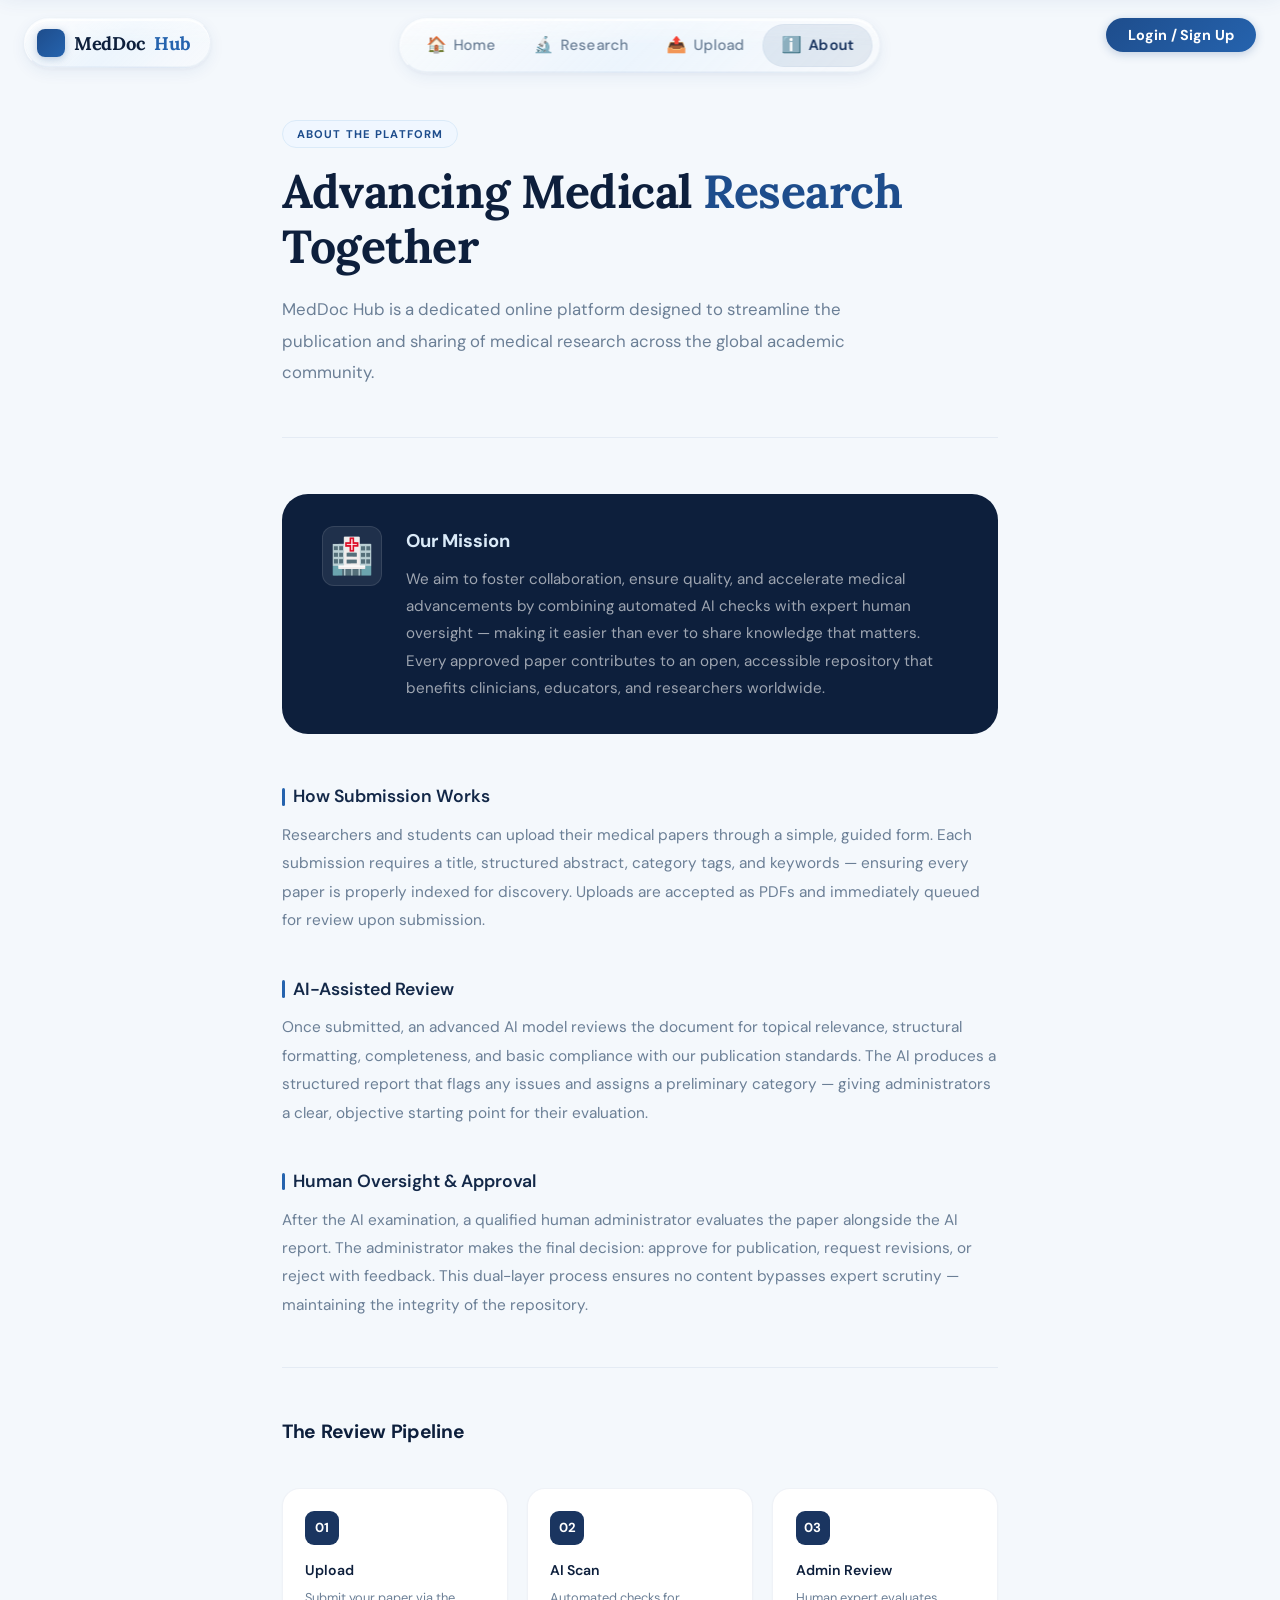
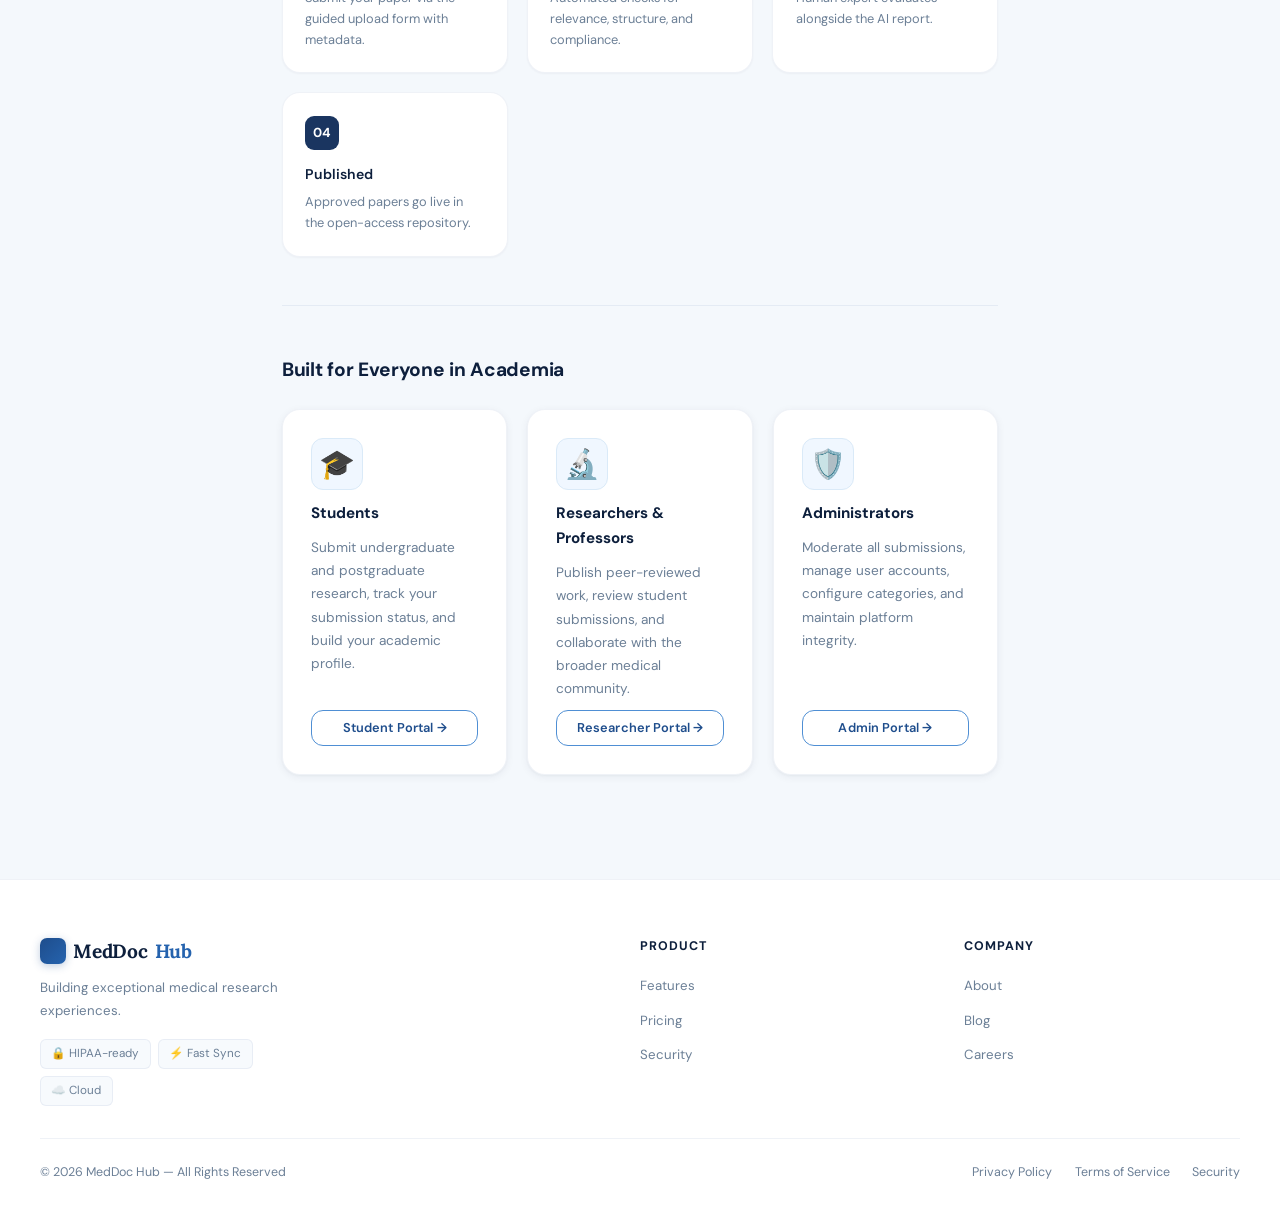
==== about.html @ e617a19e "Initial commit Created from https://vercel.com/new" ====
<!DOCTYPE html>
<html lang="en">

<head>
    <meta charset="UTF-8">
    <meta name="viewport" content="width=device-width, initial-scale=1.0">
    <title>About — MedDoc Hub</title>
    <link href="https://fonts.googleapis.com/css2?family=Inter:wght@300;400;500;600;700;800&display=swap"
        rel="stylesheet">
    <link rel="stylesheet" href="style.css">
</head>

<body>

    <!-- ═══ PILL 1: Logo — top left ═══ -->
    <div class="dock dock-logo-pill">
        <a href="index.html" class="dock-logo">MedDoc<span>Hub</span></a>
    </div>

    <!-- ═══ PILL 2: Nav links — top centre ═══ -->
    <nav class="dock dock-nav-pill" id="site-dock" role="navigation" aria-label="Main navigation">
        <ul class="dock-nav">
            <li><a href="index.html"><span class="nav-icon">🏠</span> Home</a></li>
            <li><a href="research.html"><span class="nav-icon">🔬</span> Research</a></li>
            <li><a href="upload.html"><span class="nav-icon">📤</span> Upload</a></li>
            <li><a href="about.html" class="active"><span class="nav-icon">ℹ️</span> About</a></li>
        </ul>
    </nav>

    <!-- ═══ PILL 3: Auth / Login — top right ═══ -->
    <div class="dock dock-auth-pill" id="site-dock-auth">
        <button class="dock-btn-login" id="nav-auth-btn" aria-haspopup="dialog" aria-controls="auth-modal">Login / Sign
            Up</button>
        <div id="dock-user-info">
            <span id="dock-username"></span>
            <a href="#" id="dock-dash-btn"></a>
            <button class="btn btn-secondary" id="dock-logout-btn">Logout</button>
        </div>
        <button class="dock-hamburger" id="dock-hamburger" aria-label="Open menu">☰</button>
    </div>
    <div class="dock-mobile-menu" id="dock-mobile-menu">
        <a href="index.html"><span>🏠</span> Home</a>
        <a href="research.html"><span>🔬</span> Research</a>
        <a href="upload.html"><span>📤</span> Upload</a>
        <a href="about.html" class="active"><span>ℹ️</span> About</a>
    </div>
    <div class="nav-bg-bar" id="nav-bg-bar"></div>

    <!-- ═══════════════════════ ABOUT PAGE ═══════════════════════ -->
    <main class="about-section">

        <!-- Hero block -->
        <div class="about-hero">
            <span class="about-eyebrow">About the Platform</span>
            <h1>Advancing Medical <span>Research</span> Together</h1>
            <p class="about-lead">
                MedDoc Hub is a dedicated online platform designed to streamline the
                publication and sharing of medical research across the global academic community.
            </p>
        </div>

        <!-- Mission statement card -->
        <div class="about-mission-card float-up">
            <div class="about-mission-icon">🏥</div>
            <div>
                <h2>Our Mission</h2>
                <p>
                    We aim to foster collaboration, ensure quality, and accelerate medical advancements
                    by combining automated AI checks with expert human oversight — making it easier than
                    ever to share knowledge that matters. Every approved paper contributes to an open,
                    accessible repository that benefits clinicians, educators, and researchers worldwide.
                </p>
            </div>
        </div>

        <!-- Content blocks -->
        <div class="about-content">

            <div class="about-block float-up">
                <h2>How Submission Works</h2>
                <p>
                    Researchers and students can upload their medical papers through a simple, guided
                    form. Each submission requires a title, structured abstract, category tags, and
                    keywords — ensuring every paper is properly indexed for discovery. Uploads are
                    accepted as PDFs and immediately queued for review upon submission.
                </p>
            </div>

            <div class="about-block float-up">
                <h2>AI-Assisted Review</h2>
                <p>
                    Once submitted, an advanced AI model reviews the document for topical relevance,
                    structural formatting, completeness, and basic compliance with our publication
                    standards. The AI produces a structured report that flags any issues and assigns
                    a preliminary category — giving administrators a clear, objective starting point
                    for their evaluation.
                </p>
            </div>

            <div class="about-block float-up">
                <h2>Human Oversight &amp; Approval</h2>
                <p>
                    After the AI examination, a qualified human administrator evaluates the paper
                    alongside the AI report. The administrator makes the final decision: approve for
                    publication, request revisions, or reject with feedback. This dual-layer process
                    ensures no content bypasses expert scrutiny — maintaining the integrity of the
                    repository.
                </p>
            </div>

        </div>

        <!-- Process steps -->
        <div class="about-steps-section float-up">
            <h2 class="about-steps-heading">The Review Pipeline</h2>
            <div class="about-steps">
                <div class="about-step">
                    <div class="about-step-num">01</div>
                    <h3>Upload</h3>
                    <p>Submit your paper via the guided upload form with metadata.</p>
                </div>
                <div class="about-step">
                    <div class="about-step-num">02</div>
                    <h3>AI Scan</h3>
                    <p>Automated checks for relevance, structure, and compliance.</p>
                </div>
                <div class="about-step">
                    <div class="about-step-num">03</div>
                    <h3>Admin Review</h3>
                    <p>Human expert evaluates alongside the AI report.</p>
                </div>
                <div class="about-step">
                    <div class="about-step-num">04</div>
                    <h3>Published</h3>
                    <p>Approved papers go live in the open-access repository.</p>
                </div>
            </div>
        </div>

        <!-- Who it's for -->
        <div class="about-roles float-up">
            <h2 class="about-roles-heading">Built for Everyone in Academia</h2>
            <div class="about-roles-grid">
                <div class="about-role-card">
                    <div class="about-role-icon">🎓</div>
                    <h3>Students</h3>
                    <p>Submit undergraduate and postgraduate research, track your submission status, and build your
                        academic profile.</p>
                    <a href="student-dashboard.html" class="btn btn-outline btn-sm">Student Portal →</a>
                </div>
                <div class="about-role-card">
                    <div class="about-role-icon">🔬</div>
                    <h3>Researchers & Professors</h3>
                    <p>Publish peer-reviewed work, review student submissions, and collaborate with the broader medical
                        community.</p>
                    <a href="professor-dashboard.html" class="btn btn-outline btn-sm">Researcher Portal →</a>
                </div>
                <div class="about-role-card">
                    <div class="about-role-icon">🛡️</div>
                    <h3>Administrators</h3>
                    <p>Moderate all submissions, manage user accounts, configure categories, and maintain platform
                        integrity.</p>
                    <a href="admin.html" class="btn btn-outline btn-sm">Admin Portal →</a>
                </div>
            </div>
        </div>

    </main>

    <!-- ═══════════════════════ FOOTER ═══════════════════════ -->
    <footer class="footer">
        <div class="footer-content">
            <div class="footer-brand">
                <a href="index.html" class="logo">MedDoc<span>Hub</span></a>
                <p>Building exceptional medical research experiences.</p>
                <div class="footer-brand-badges">
                    <span class="footer-brand-badge">🔒 HIPAA-ready</span>
                    <span class="footer-brand-badge">⚡ Fast Sync</span>
                    <span class="footer-brand-badge">☁️ Cloud</span>
                </div>
            </div>
            <div class="footer-section">
                <h4>Product</h4>
                <ul>
                    <li><a href="index.html#features">Features</a></li>
                    <li><a href="#">Pricing</a></li>
                    <li><a href="#">Security</a></li>
                </ul>
            </div>
            <div class="footer-section">
                <h4>Company</h4>
                <ul>
                    <li><a href="about.html">About</a></li>
                    <li><a href="#">Blog</a></li>
                    <li><a href="#">Careers</a></li>
                </ul>
            </div>
        </div>
        <div class="footer-bottom">
            <p>© 2026 MedDoc Hub — All Rights Reserved</p>
            <div class="footer-bottom-links">
                <a href="#">Privacy Policy</a>
                <a href="#">Terms of Service</a>
                <a href="#">Security</a>
            </div>
        </div>
    </footer>

    <!-- ═══════════════════════ AUTH MODAL ═══════════════════════ -->
    <div class="modal-overlay" id="auth-modal" role="dialog" aria-modal="true" aria-hidden="true">
        <div class="modal-card" role="document">
            <button class="modal-close" id="auth-close" aria-label="Close">×</button>

            <!-- Step 1: Role picker -->
            <div id="modal-step-role" class="modal-step">
                <div class="modal-step-header">
                    <div class="modal-logo-mark"></div>
                    <div>
                        <h2 class="modal-title">Welcome to MedDoc<span>Hub</span></h2>
                        <p class="modal-subtitle">Choose how you're signing in</p>
                    </div>
                </div>
                <div class="role-picker">
                    <button class="role-card" data-role="student">
                        <span class="role-card-icon">🎓</span>
                        <span class="role-card-title">Student</span>
                        <span class="role-card-desc">Submit &amp; track research papers</span>
                        <span class="role-card-arrow">→</span>
                    </button>
                    <button class="role-card" data-role="researcher">
                        <span class="role-card-icon">🔬</span>
                        <span class="role-card-title">Researcher / Professor</span>
                        <span class="role-card-desc">Review &amp; publish medical research</span>
                        <span class="role-card-arrow">→</span>
                    </button>
                    <button class="role-card" data-role="admin">
                        <span class="role-card-icon">🛡️</span>
                        <span class="role-card-title">Administrator</span>
                        <span class="role-card-desc">Manage users, approvals &amp; platform</span>
                        <span class="role-card-arrow">→</span>
                    </button>
                </div>
            </div>

            <!-- Step 2: Login / Signup -->
            <div id="modal-step-form" class="modal-step" style="display:none;">
                <div class="modal-step-header">
                    <button class="modal-back-btn" id="modal-back">← Back</button>
                    <div class="modal-role-badge" id="modal-role-badge"></div>
                </div>
                <div class="auth-right">
                    <div class="auth-tabs">
                        <button class="tab-btn active" data-target="login">Login</button>
                        <button class="tab-btn" data-target="signup">Sign Up</button>
                    </div>
                    <form id="login" class="auth-form active" autocomplete="on">
                        <div class="input-group">
                            <label for="login-email">Email</label>
                            <input id="login-email" type="email" placeholder="you@hospital.com" required>
                        </div>
                        <div class="input-group">
                            <label for="login-password">Password</label>
                            <div class="password-row">
                                <input id="login-password" type="password" placeholder="••••••••" required>
                                <button type="button" class="btn-ghost" id="login-toggle">Show</button>
                            </div>
                        </div>
                        <div class="form-row">
                            <label class="checkbox"><input type="checkbox"> Remember me</label>
                            <a href="#" class="small-link">Forgot?</a>
                        </div>
                        <button class="btn btn-primary btn-block" type="submit">Login</button>
                    </form>
                    <form id="signup" class="auth-form" autocomplete="on">
                        <div class="input-group">
                            <label for="signup-name">Full name</label>
                            <input id="signup-name" type="text" placeholder="Dr. Jane Doe" required>
                        </div>
                        <div class="input-group">
                            <label for="signup-email">Email</label>
                            <input id="signup-email" type="email" placeholder="you@hospital.com" required>
                        </div>
                        <div class="input-group">
                            <label for="signup-password">Create password</label>
                            <div class="password-row">
                                <input id="signup-password" type="password" placeholder="Minimum 8 characters"
                                    minlength="8" required>
                                <button type="button" class="btn-ghost" id="signup-toggle">Show</button>
                            </div>
                        </div>
                        <input type="hidden" id="signup-role" value="">
                        <button class="btn btn-primary btn-block" type="submit">Create Account</button>
                        <p class="small">By signing up you agree to our <a href="#">Terms</a> and <a
                                href="#">Privacy</a>.</p>
                    </form>
                </div>
            </div>
        </div>
    </div>

    <script src="particles.js"></script>
    <script src="auth.js"></script>
    <script>
        document.addEventListener('DOMContentLoaded', () => {
            // Dock scroll morph
            const dockEls = document.querySelectorAll('.dock');
            const navBgBar = document.getElementById('nav-bg-bar');
            if (dockEls.length) {
                const onScroll = () => {
                    const scrolled = window.scrollY > 30;
                    dockEls.forEach(d => d.classList.toggle('scrolled', scrolled));
                    if (navBgBar) navBgBar.classList.toggle('scrolled', scrolled);
                };
                window.addEventListener('scroll', onScroll, { passive: true });
                onScroll();
            }
            // Dock hamburger
            const ham = document.getElementById('dock-hamburger');
            const menu = document.getElementById('dock-mobile-menu');
            if (ham && menu) {
                ham.addEventListener('click', e => { e.stopPropagation(); menu.classList.toggle('open'); });
                document.addEventListener('click', e => { if (!menu.contains(e.target) && e.target !== ham) menu.classList.remove('open'); });
            }

            const obs = new IntersectionObserver((entries) => {
                entries.forEach(e => { if (e.isIntersecting) { e.target.classList.add('visible'); obs.unobserve(e.target); } });
            }, { threshold: 0.1 });
            document.querySelectorAll('.float-up').forEach(el => obs.observe(el));

            const refreshNav = initNavAuth();
            initRoleAuthModal(function (user) {
                document.body.style.overflow = '';
                if (refreshNav) refreshNav();
            });
        });

        function initRoleAuthModal(onSuccess) {
            const modal = document.getElementById('auth-modal');
            const closeBtn = document.getElementById('auth-close');
            const navAuthBtn = document.getElementById('nav-auth-btn');
            const stepRole = document.getElementById('modal-step-role');
            const stepForm = document.getElementById('modal-step-form');
            const backBtn = document.getElementById('modal-back');
            const roleBadge = document.getElementById('modal-role-badge');
            const tabBtns = Array.from(modal.querySelectorAll('.tab-btn'));
            const forms = Array.from(modal.querySelectorAll('.auth-form'));

            const ROLE_META = {
                student: { label: '🎓 Student', color: '#1e4080' },
                researcher: { label: '🔬 Researcher / Professor', color: '#0f766e' },
                admin: { label: '🛡️ Administrator', color: '#7c3aed' }
            };
            let selectedRole = null;

            function openModal() {
                modal.setAttribute('aria-hidden', 'false');
                modal.classList.add('open');
                document.body.style.overflow = 'hidden';
                showStep('role');
            }
            function closeModal() {
                modal.setAttribute('aria-hidden', 'true');
                modal.classList.remove('open');
                document.body.style.overflow = '';
                selectedRole = null;
                modal.querySelectorAll('form').forEach(f => f.reset());
                clearAuthError('modal-login-error');
                clearAuthError('modal-signup-error');
                tabBtns.forEach((b, i) => b.classList.toggle('active', i === 0));
                forms.forEach((f, i) => f.classList.toggle('active', i === 0));
            }
            function showStep(step) {
                if (step === 'role') { stepRole.style.display = ''; stepForm.style.display = 'none'; }
                else { stepRole.style.display = 'none'; stepForm.style.display = ''; }
            }

            navAuthBtn && navAuthBtn.addEventListener('click', openModal);
            closeBtn && closeBtn.addEventListener('click', closeModal);
            modal.addEventListener('click', e => { if (e.target === modal) closeModal(); });
            backBtn && backBtn.addEventListener('click', () => showStep('role'));

            modal.querySelectorAll('.role-card').forEach(card => {
                card.addEventListener('click', () => {
                    selectedRole = card.dataset.role;
                    const meta = ROLE_META[selectedRole];
                    roleBadge.textContent = meta.label;
                    roleBadge.style.color = meta.color;
                    roleBadge.style.background = meta.color + '12';
                    roleBadge.style.borderColor = meta.color + '30';
                    const roleInput = document.getElementById('signup-role');
                    if (roleInput) roleInput.value = selectedRole;
                    showStep('form');
                    const first = stepForm.querySelector('input:not([type=hidden])');
                    if (first) setTimeout(() => first.focus(), 100);
                });
            });

            tabBtns.forEach(btn => {
                btn.addEventListener('click', () => {
                    tabBtns.forEach(b => b.classList.remove('active'));
                    btn.classList.add('active');
                    forms.forEach(f => f.classList.remove('active'));
                    const t = document.getElementById(btn.dataset.target);
                    if (t) t.classList.add('active');
                });
            });

            ['login', 'signup'].forEach(p => {
                const toggle = document.getElementById(p + '-toggle');
                const input = document.getElementById(p + '-password');
                if (toggle && input) toggle.addEventListener('click', () => {
                    input.type = input.type === 'text' ? 'password' : 'text';
                    toggle.textContent = input.type === 'password' ? 'Show' : 'Hide';
                });
            });

            const loginForm = document.getElementById('login');
            loginForm && loginForm.addEventListener('submit', function (e) {
                e.preventDefault();
                clearAuthError('modal-login-error');
                const result = mdhLogin(
                    document.getElementById('login-email').value.trim(),
                    document.getElementById('login-password').value
                );
                if (!result.ok) { insertFormError('modal-login-error', result.error, this); return; }
                if (result.user.role !== selectedRole) {
                    const names = { student: 'Student', researcher: 'Researcher / Professor', admin: 'Admin' };
                    insertFormError('modal-login-error',
                        'This account is a <strong>' + names[result.user.role] + '</strong>. Please go back and select the correct role.', this);
                    return;
                }
                mdhStartSession(result.user);
                this.reset(); closeModal();
                if (onSuccess) onSuccess(result.user);
            });

            const signupForm = document.getElementById('signup');
            signupForm && signupForm.addEventListener('submit', function (e) {
                e.preventDefault();
                clearAuthError('modal-signup-error');
                if (!selectedRole) { insertFormError('modal-signup-error', 'Please go back and select your role.', this); return; }
                const result = mdhRegister(
                    document.getElementById('signup-name').value.trim(),
                    document.getElementById('signup-email').value.trim(),
                    document.getElementById('signup-password').value,
                    selectedRole
                );
                if (!result.ok) { insertFormError('modal-signup-error', result.error, this); return; }
                mdhStartSession(result.user);
                this.reset(); closeModal();
                if (onSuccess) onSuccess(result.user);
            });
        }

        function insertFormError(id, msg, form) {
            let el = document.getElementById(id);
            if (!el) {
                el = document.createElement('div');
                el.id = id;
                el.style.cssText = 'background:#fef2f2;border:1px solid #fecaca;border-left:3px solid #dc2626;border-radius:6px;padding:10px 14px;font-size:.84rem;color:#b91c1c;font-weight:500;display:flex;gap:8px;align-items:flex-start;margin-bottom:4px;';
            }
            el.innerHTML = '<span>⚠️</span><span>' + msg + '</span>';
            el.style.display = 'flex';
            form.insertBefore(el, form.querySelector('button[type=submit]'));
        }
    </script>

    <style>
        .modal-step-header {
            display: flex;
            align-items: center;
            gap: 1rem;
            padding: 2rem 2.5rem 0;
            margin-bottom: 1.75rem;
        }

        .modal-logo-mark {
            width: 36px;
            height: 36px;
            background: var(--navy-700);
            border-radius: 9px;
            flex-shrink: 0;
        }

        .modal-title {
            font-size: 1.35rem;
            font-weight: 800;
            color: var(--navy-900);
            letter-spacing: -0.5px;
            line-height: 1.2;
            margin: 0;
        }

        .modal-title span {
            color: var(--navy-600);
        }

        .modal-subtitle {
            font-size: 0.82rem;
            color: var(--text-muted);
            margin: 0.15rem 0 0;
        }

        .role-picker {
            display: flex;
            flex-direction: column;
            gap: 0.6rem;
            padding: 0 2.5rem 2.5rem;
        }

        .role-card {
            display: flex;
            align-items: center;
            gap: 1rem;
            width: 100%;
            background: var(--slate-50);
            border: 1.5px solid var(--border);
            border-radius: var(--radius-md);
            padding: 1rem 1.25rem;
            cursor: pointer;
            transition: var(--transition);
            text-align: left;
            font-family: inherit;
        }

        .role-card:hover {
            background: var(--navy-50);
            border-color: var(--navy-400);
            transform: translateX(3px);
            box-shadow: var(--shadow-md);
        }

        .role-card-icon {
            font-size: 1.6rem;
            width: 46px;
            height: 46px;
            background: var(--white);
            border: 1px solid var(--border-subtle);
            border-radius: var(--radius-sm);
            display: flex;
            align-items: center;
            justify-content: center;
            flex-shrink: 0;
            box-shadow: var(--shadow-sm);
        }

        .role-card-title {
            font-size: 0.95rem;
            font-weight: 700;
            color: var(--navy-900);
            display: block;
        }

        .role-card-desc {
            font-size: 0.78rem;
            color: var(--text-muted);
            display: block;
            margin-top: 0.1rem;
        }

        .role-card-arrow {
            margin-left: auto;
            font-size: 1rem;
            color: var(--navy-400);
            font-weight: 700;
            transition: transform 0.2s ease;
            flex-shrink: 0;
        }

        .role-card:hover .role-card-arrow {
            transform: translateX(4px);
        }

        .modal-back-btn {
            background: none;
            border: 1px solid var(--border);
            border-radius: var(--radius-sm);
            padding: 0.35rem 0.8rem;
            font-family: inherit;
            font-size: 0.8rem;
            font-weight: 600;
            color: var(--text-muted);
            cursor: pointer;
            transition: var(--transition);
        }

        .modal-back-btn:hover {
            background: var(--slate-100);
            color: var(--navy-800);
        }

        .modal-role-badge {
            margin-left: auto;
            background: var(--navy-50);
            border: 1px solid var(--navy-100);
            border-radius: 999px;
            padding: 0.3rem 0.85rem;
            font-size: 0.8rem;
            font-weight: 700;
            color: var(--navy-700);
        }

        .modal-step {
            animation: stepIn 0.22s ease both;
        }

        @keyframes stepIn {
            from {
                opacity: 0;
                transform: translateX(10px)
            }

            to {
                opacity: 1;
                transform: translateX(0)
            }
        }
    </style>

    <style>
        /* About-page-specific styles */
        .about-mission-card {
            display: flex;
            gap: 1.5rem;
            align-items: flex-start;
            background: var(--navy-900);
            border-radius: var(--radius-xl);
            padding: 2rem 2.5rem;
            margin-bottom: 3rem;
            color: var(--white);
        }

        .about-mission-icon {
            font-size: 2.2rem;
            flex-shrink: 0;
            background: rgba(255, 255, 255, 0.08);
            width: 60px;
            height: 60px;
            border-radius: var(--radius-md);
            display: flex;
            align-items: center;
            justify-content: center;
            border: 1px solid rgba(255, 255, 255, 0.1);
        }

        .about-mission-card h2 {
            font-size: 1.15rem;
            font-weight: 700;
            color: var(--navy-100);
            margin-bottom: 0.6rem;
        }

        .about-mission-card p {
            color: rgba(255, 255, 255, 0.6);
            font-size: 0.95rem;
            line-height: 1.8;
            margin: 0;
        }

        .about-steps-section {
            margin-top: 3rem;
            padding-top: 3rem;
            border-top: 1px solid var(--border-subtle);
        }

        .about-steps-heading,
        .about-roles-heading {
            font-size: 1.2rem;
            font-weight: 700;
            color: var(--text-primary);
            margin-bottom: 1.5rem;
            letter-spacing: -0.3px;
        }

        .about-roles {
            margin-top: 3rem;
            padding-top: 3rem;
            border-top: 1px solid var(--border-subtle);
            padding-bottom: 1.5rem;
        }

        .about-roles-grid {
            display: grid;
            grid-template-columns: repeat(auto-fit, minmax(220px, 1fr));
            gap: 1.25rem;
        }

        .about-role-card {
            background: var(--white);
            border: 1px solid var(--border-subtle);
            border-radius: var(--radius-lg);
            padding: 1.75rem;
            box-shadow: var(--shadow-sm);
            transition: var(--transition);
            display: flex;
            flex-direction: column;
            gap: 0.65rem;
        }

        .about-role-card:hover {
            transform: translateY(-3px);
            box-shadow: var(--shadow-md);
            border-color: var(--navy-100);
        }

        .about-role-icon {
            font-size: 1.8rem;
            background: var(--navy-50);
            width: 52px;
            height: 52px;
            border-radius: var(--radius-md);
            display: flex;
            align-items: center;
            justify-content: center;
            border: 1px solid var(--navy-100);
            flex-shrink: 0;
        }

        .about-role-card h3 {
            font-size: 0.95rem;
            font-weight: 700;
            color: var(--text-primary);
        }

        .about-role-card p {
            font-size: 0.85rem;
            color: var(--text-muted);
            line-height: 1.7;
            flex: 1;
        }

        @media (max-width: 640px) {
            .about-mission-card {
                flex-direction: column;
            }
        }
    </style>

</body>

</html>
---- style.css ----
/* ============================================================
   MedDoc Hub — Light Clinical Theme
   Soft White + Pale Blue + Navy Accents | DM Sans + Lora
   ============================================================ */

@import url('https://fonts.googleapis.com/css2?family=DM+Sans:ital,opsz,wght@0,9..40,300;0,9..40,400;0,9..40,500;0,9..40,600;0,9..40,700;1,9..40,400&family=Lora:wght@500;600;700&display=swap');

:root {
  /* ── Core palette — light & airy ── */
  --navy-900: #0d1f3c;
  --navy-800: #132848;
  --navy-700: #1a3560;
  --navy-600: #1e4d8c;
  --navy-500: #2563ae;
  --navy-400: #4f8fd4;
  --navy-300: #93bfe8;
  --navy-100: #daeaf8;
  --navy-50: #f0f7ff;

  --slate-700: #3d4f63;
  --slate-500: #6b7f96;
  --slate-400: #8fa3b8;
  --slate-300: #c8d8e8;
  --slate-200: #dfe8f2;
  --slate-100: #eef3f9;
  --slate-50: #f7fafd;

  --white: #ffffff;
  --teal-500: #0891b2;
  --teal-100: #cffafe;
  --red-500: #e03131;
  --amber-500: #e67700;
  --green-600: #2f9e44;

  /* ── Semantic aliases ── */
  --bg-page: #f4f8fc;
  --bg-card: var(--white);
  --bg-deep: var(--navy-900);
  --text-primary: var(--navy-900);
  --text-secondary: var(--slate-700);
  --text-muted: var(--slate-500);
  --border: var(--slate-200);
  --border-subtle: rgba(30, 77, 140, 0.07);
  --accent: var(--navy-600);
  --accent-hover: var(--navy-700);
  --accent-grad: linear-gradient(135deg, #1e4d8c 0%, #2563ae 100%);

  --shadow-xs: 0 1px 2px rgba(13, 31, 60, 0.04);
  --shadow-sm: 0 2px 8px rgba(13, 31, 60, 0.06), 0 1px 3px rgba(13, 31, 60, 0.04);
  --shadow-md: 0 6px 20px rgba(13, 31, 60, 0.08), 0 2px 8px rgba(13, 31, 60, 0.04);
  --shadow-lg: 0 16px 48px rgba(13, 31, 60, 0.10), 0 4px 14px rgba(13, 31, 60, 0.06);
  --shadow-xl: 0 28px 72px rgba(13, 31, 60, 0.13);

  --radius-xs: 4px;
  --radius-sm: 8px;
  --radius-md: 12px;
  --radius-lg: 18px;
  --radius-xl: 26px;
  --transition: all 0.28s cubic-bezier(0.22, 1, 0.36, 1);
}

/* ── Reset ── */
*,
*::before,
*::after {
  box-sizing: border-box;
  margin: 0;
  padding: 0;
}

html {
  scroll-behavior: smooth;
  font-size: 16px;
}

body {
  font-family: 'DM Sans', -apple-system, sans-serif;
  background: var(--bg-page);
  color: var(--text-primary);
  line-height: 1.65;
  overflow-x: hidden;
  -webkit-font-smoothing: antialiased;
  -moz-osx-font-smoothing: grayscale;
  animation: pageFadeIn 0.45s ease forwards;
}

@keyframes pageFadeIn {
  from {
    opacity: 0;
  }

  to {
    opacity: 1;
  }
}

a {
  color: inherit;
  text-decoration: none;
}

ul {
  list-style: none;
}

img {
  max-width: 100%;
  display: block;
}

::-webkit-scrollbar {
  width: 5px;
}

::-webkit-scrollbar-track {
  background: var(--slate-100);
}

::-webkit-scrollbar-thumb {
  background: var(--navy-300);
  border-radius: 3px;
}

/* ══════════════════════════════════════════
   HEADER / NAV
══════════════════════════════════════════ */
.header {
  position: fixed;
  top: 0;
  left: 0;
  right: 0;
  z-index: 1000;
  background: rgba(255, 255, 255, 0.88);
  backdrop-filter: blur(20px);
  -webkit-backdrop-filter: blur(20px);
  border-bottom: 1px solid rgba(30, 77, 140, 0.08);
  transition: var(--transition);
}

.header.scrolled {
  background: rgba(255, 255, 255, 0.97);
  box-shadow: 0 1px 0 rgba(30, 77, 140, 0.07), 0 4px 24px rgba(13, 31, 60, 0.06);
}

.navbar {
  width: 100%;
}

.nav-container {
  max-width: 1200px;
  margin: 0 auto;
  padding: 0 2rem;
  height: 62px;
  display: flex;
  align-items: center;
  gap: 1.5rem;
}

/* Logo */
.logo {
  font-family: 'Lora', Georgia, serif;
  font-size: 1.2rem;
  font-weight: 700;
  letter-spacing: -0.3px;
  color: var(--navy-900);
  flex-shrink: 0;
  display: flex;
  align-items: center;
  gap: 0.45rem;
}

.logo::before {
  content: '';
  display: inline-block;
  width: 26px;
  height: 26px;
  background: var(--accent-grad);
  border-radius: 7px;
  flex-shrink: 0;
  box-shadow: 0 2px 8px rgba(30, 77, 140, 0.28);
}

.logo span {
  color: var(--navy-500);
}

/* Nav links */
.nav-menu {
  display: flex;
  align-items: center;
  gap: 0.2rem;
  flex: 1;
}

.nav-menu li a {
  padding: 0.38rem 0.85rem;
  border-radius: var(--radius-sm);
  font-size: 0.875rem;
  font-weight: 500;
  color: var(--text-muted);
  transition: var(--transition);
  display: block;
}

.nav-menu li a:hover {
  color: var(--navy-700);
  background: var(--navy-50);
}

.nav-menu li a.active {
  font-weight: 600;
  color: var(--navy-700);
  background: var(--navy-50);
}

/* Nav auth area */
#nav-user-info {
  display: none;
  align-items: center;
  gap: 0.75rem;
}

#nav-user-info span {
  font-size: 0.85rem;
  font-weight: 600;
  color: var(--navy-700);
  background: var(--navy-50);
  border: 1px solid var(--navy-100);
  padding: 0.28rem 0.75rem;
  border-radius: 999px;
}

/* ══════════════════════════════════════════
   BUTTONS
══════════════════════════════════════════ */
.btn {
  display: inline-flex;
  align-items: center;
  justify-content: center;
  gap: 0.4rem;
  padding: 0.52rem 1.25rem;
  border-radius: var(--radius-md);
  font-size: 0.875rem;
  font-weight: 600;
  font-family: 'DM Sans', inherit;
  cursor: pointer;
  border: none;
  transition: var(--transition);
  white-space: nowrap;
  letter-spacing: 0.01em;
}

.btn-primary {
  background: var(--navy-700);
  color: #fff;
  box-shadow: 0 2px 8px rgba(26, 53, 96, 0.22);
}

.btn-primary:hover {
  background: var(--navy-800);
  transform: translateY(-1px);
  box-shadow: 0 6px 20px rgba(26, 53, 96, 0.28);
}

.btn-primary:active {
  transform: translateY(0);
}

.btn-secondary {
  background: var(--white);
  color: var(--text-secondary);
  border: 1px solid var(--border);
  box-shadow: var(--shadow-xs);
}

.btn-secondary:hover {
  background: var(--slate-50);
  border-color: var(--navy-300);
  color: var(--navy-800);
  transform: translateY(-1px);
  box-shadow: var(--shadow-sm);
}

.btn-outline {
  background: transparent;
  color: var(--navy-600);
  border: 1.5px solid var(--navy-400);
}

.btn-outline:hover {
  background: var(--navy-50);
  border-color: var(--navy-600);
  transform: translateY(-1px);
}

.btn-light {
  background: rgba(255, 255, 255, 0.14);
  color: #fff;
  border: 1.5px solid rgba(255, 255, 255, 0.28);
  backdrop-filter: blur(8px);
}

.btn-light:hover {
  background: rgba(255, 255, 255, 0.22);
  transform: translateY(-1px);
  box-shadow: 0 6px 20px rgba(0, 0, 0, 0.12);
}

.btn-block {
  width: 100%;
}

.btn-lg {
  padding: 0.72rem 2rem;
  font-size: 0.95rem;
}

.btn-sm {
  padding: 0.38rem 0.85rem;
  font-size: 0.8rem;
}

.btn-ghost {
  background: none;
  border: none;
  color: var(--navy-500);
  font-size: 0.8rem;
  cursor: pointer;
  padding: 0.2rem 0.5rem;
  font-family: inherit;
  font-weight: 600;
  transition: var(--transition);
  flex-shrink: 0;
}

.btn-ghost:hover {
  color: var(--navy-800);
}

/* ══════════════════════════════════════════
   HERO — Light dual-shade blue
══════════════════════════════════════════ */
.hero {
  position: relative;
  min-height: 100vh;
  display: flex;
  align-items: center;
  justify-content: center;
  text-align: center;
  overflow: hidden;
  padding: 7rem 2rem 5rem;
  /* Dual-shade light blue gradient */
  background: linear-gradient(155deg,
      #e8f4fd 0%,
      #daeaf8 30%,
      #c8dff4 60%,
      #d4e8f7 100%);
}

/* Animated floating orbs for depth */
.hero::before {
  content: '';
  position: absolute;
  inset: 0;
  background:
    radial-gradient(ellipse 680px 480px at 20% 30%, rgba(147, 191, 232, 0.45) 0%, transparent 70%),
    radial-gradient(ellipse 520px 380px at 80% 70%, rgba(101, 163, 213, 0.30) 0%, transparent 70%),
    radial-gradient(ellipse 400px 300px at 60% 10%, rgba(186, 219, 245, 0.50) 0%, transparent 65%);
  pointer-events: none;
  z-index: 0;
  animation: heroOrbs 12s ease-in-out infinite alternate;
}

@keyframes heroOrbs {
  0% {
    opacity: 0.7;
    transform: scale(1) translateY(0px);
  }

  50% {
    opacity: 0.9;
    transform: scale(1.03) translateY(-8px);
  }

  100% {
    opacity: 0.7;
    transform: scale(1) translateY(0px);
  }
}

/* Fine dot grid overlay */
.hero::after {
  content: '';
  position: absolute;
  inset: 0;
  background-image: radial-gradient(rgba(30, 77, 140, 0.07) 1px, transparent 1px);
  background-size: 28px 28px;
  pointer-events: none;
  z-index: 0;
}

#canvas-particle {
  position: absolute;
  inset: 0;
  z-index: 1;
  opacity: 0.45;
  /* softer particles on light bg */
}

.hero-content {
  position: relative;
  z-index: 2;
  max-width: 780px;
  margin: 0 auto;
}

.hero-badge {
  display: inline-flex;
  align-items: center;
  gap: 0.5rem;
  background: rgba(255, 255, 255, 0.72);
  border: 1px solid rgba(30, 77, 140, 0.14);
  color: #1a3560;
  font-size: 0.78rem;
  font-weight: 600;
  padding: 0.38rem 1rem;
  border-radius: 999px;
  margin-bottom: 2rem;
  letter-spacing: 0.3px;
  animation: fadeSlideDown 0.7s cubic-bezier(0.22, 1, 0.36, 1) 0.1s both;
  backdrop-filter: blur(10px);
  box-shadow: 0 2px 12px rgba(30, 77, 140, 0.10);
}

.hero-badge-dot {
  width: 6px;
  height: 6px;
  background: #22c55e;
  border-radius: 50%;
  box-shadow: 0 0 0 3px rgba(34, 197, 94, 0.22);
  animation: pulse 2.8s cubic-bezier(0.4, 0, 0.6, 1) infinite;
  flex-shrink: 0;
}

@keyframes pulse {

  0%,
  100% {
    opacity: 1;
    transform: scale(1);
    box-shadow: 0 0 0 3px rgba(34, 197, 94, 0.22);
  }

  50% {
    opacity: 0.7;
    transform: scale(1.25);
    box-shadow: 0 0 0 6px rgba(34, 197, 94, 0.10);
  }
}

.hero-title {
  font-family: 'Lora', Georgia, serif;
  font-size: clamp(2.5rem, 6vw, 4rem);
  font-weight: 700;
  line-height: 1.15;
  letter-spacing: -0.5px;
  margin-bottom: 1.5rem;
  color: #0d1f3c;
  animation: fadeSlideDown 0.7s cubic-bezier(0.22, 1, 0.36, 1) 0.2s both;
}

.hero-title-accent {
  color: #1e4d8c;
  display: block;
  font-style: italic;
  background: linear-gradient(135deg, #1e4d8c 0%, #2563ae 50%, #4f8fd4 100%);
  -webkit-background-clip: text;
  -webkit-text-fill-color: transparent;
  background-clip: text;
}

.hero-subtitle {
  font-size: 1.05rem;
  color: #3d4f63;
  max-width: 500px;
  margin: 0 auto 2.5rem;
  line-height: 1.8;
  font-weight: 400;
  animation: fadeSlideDown 0.7s cubic-bezier(0.22, 1, 0.36, 1) 0.3s both;
}

.hero-actions {
  display: flex;
  gap: 0.8rem;
  justify-content: center;
  flex-wrap: wrap;
  animation: fadeSlideDown 0.7s cubic-bezier(0.22, 1, 0.36, 1) 0.4s both;
}

.hero-actions .btn {
  padding: 0.78rem 2rem;
  font-size: 0.93rem;
}

/* Override light button for light hero bg */
.hero-actions .btn-light {
  background: rgba(255, 255, 255, 0.75);
  color: #1a3560;
  border: 1.5px solid rgba(30, 77, 140, 0.18);
  backdrop-filter: blur(8px);
}

.hero-actions .btn-light:hover {
  background: rgba(255, 255, 255, 0.92);
  border-color: rgba(30, 77, 140, 0.32);
  color: #0d1f3c;
}

/* Hero stats */
.hero-stats {
  display: flex;
  justify-content: center;
  gap: 3.5rem;
  flex-wrap: wrap;
  margin-top: 3.5rem;
  padding-top: 2.5rem;
  border-top: 1px solid rgba(30, 77, 140, 0.12);
  animation: fadeSlideDown 0.7s cubic-bezier(0.22, 1, 0.36, 1) 0.5s both;
}

.hero-stat {
  text-align: center;
}

.hero-stat-num {
  display: block;
  font-family: 'Lora', serif;
  font-size: 2.1rem;
  font-weight: 700;
  color: #0d1f3c;
  line-height: 1;
  letter-spacing: -0.5px;
}

.hero-stat-label {
  font-size: 0.72rem;
  color: #6b7f96;
  margin-top: 0.35rem;
  text-transform: uppercase;
  letter-spacing: 0.09em;
  font-weight: 500;
}

/* Smooth spring entrance */
@keyframes fadeSlideDown {
  from {
    opacity: 0;
    transform: translateY(22px);
  }

  to {
    opacity: 1;
    transform: translateY(0);
  }
}

/* ══════════════════════════════════════════
   SCROLL FLOAT
══════════════════════════════════════════ */
.float-up {
  opacity: 0;
  transform: translateY(32px);
  transition: opacity 0.65s cubic-bezier(0.22, 1, 0.36, 1),
    transform 0.65s cubic-bezier(0.22, 1, 0.36, 1);
}

.float-up.visible {
  opacity: 1;
  transform: translateY(0);
}

.float-up:nth-child(1) {
  transition-delay: 0.04s;
}

.float-up:nth-child(2) {
  transition-delay: 0.10s;
}

.float-up:nth-child(3) {
  transition-delay: 0.16s;
}

.float-up:nth-child(4) {
  transition-delay: 0.22s;
}

.float-up:nth-child(5) {
  transition-delay: 0.28s;
}

/* ══════════════════════════════════════════
   CARDS
══════════════════════════════════════════ */
.card {
  background: var(--white);
  border: 1px solid var(--border-subtle);
  border-radius: var(--radius-lg);
  padding: 2rem;
  box-shadow: var(--shadow-sm);
  transition: var(--transition);
  position: relative;
}

.card:hover {
  transform: translateY(-3px);
  border-color: var(--navy-100);
  box-shadow: var(--shadow-lg);
}

/* ══════════════════════════════════════════
   SECTIONS
══════════════════════════════════════════ */
section {
  padding: 5.5rem 2rem;
}

.container {
  max-width: 1200px;
  margin: 0 auto;
}

.section-eyebrow {
  display: block;
  width: fit-content;
  margin: 0 auto 1rem;
  background: var(--navy-50);
  color: var(--navy-600);
  border: 1px solid var(--navy-100);
  padding: 4px 14px;
  border-radius: 999px;
  font-size: 0.72rem;
  font-weight: 700;
  letter-spacing: 0.1em;
  text-transform: uppercase;
}

.section-title {
  font-family: 'Lora', Georgia, serif;
  font-size: clamp(1.75rem, 3.8vw, 2.4rem);
  font-weight: 700;
  text-align: center;
  margin-bottom: 0.7rem;
  letter-spacing: -0.3px;
  color: var(--text-primary);
  line-height: 1.22;
}

.section-title span,
.gradient-text {
  color: var(--navy-600);
}

.section-subtitle {
  text-align: center;
  color: var(--text-muted);
  font-size: 0.97rem;
  margin-bottom: 3rem;
  max-width: 520px;
  margin-left: auto;
  margin-right: auto;
  line-height: 1.75;
}

/* ══════════════════════════════════════════
   PAPER CARDS
══════════════════════════════════════════ */
.papers-grid {
  display: grid;
  grid-template-columns: repeat(auto-fit, minmax(290px, 1fr));
  gap: 1.4rem;
  margin-top: 2.5rem;
}

.paper-card {
  background: var(--white);
  border: 1px solid var(--border);
  border-radius: var(--radius-lg);
  padding: 1.6rem;
  box-shadow: var(--shadow-xs);
  transition: var(--transition);
  position: relative;
}

.paper-card:hover {
  transform: translateY(-3px);
  border-color: var(--navy-200, #b3d4f0);
  box-shadow: var(--shadow-md);
}

.paper-header {
  margin-bottom: 0.85rem;
}

.paper-title {
  font-size: 0.97rem;
  font-weight: 600;
  color: var(--text-primary);
  margin-bottom: 0.5rem;
  line-height: 1.45;
}

.paper-category {
  display: inline-block;
  background: var(--navy-50);
  color: var(--navy-600);
  border: 1px solid var(--navy-100);
  font-size: 0.72rem;
  font-weight: 600;
  padding: 2px 10px;
  border-radius: 999px;
  letter-spacing: 0.03em;
}

.paper-meta {
  margin-bottom: 1.1rem;
}

.paper-meta p {
  font-size: 0.83rem;
  color: var(--text-muted);
  margin-bottom: 0.22rem;
}

.paper-meta strong {
  color: var(--text-secondary);
}

.research-preview {
  padding: 5.5rem 0;
  background: var(--white);
  border-top: 1px solid var(--border-subtle);
  border-bottom: 1px solid var(--border-subtle);
}

/* ══════════════════════════════════════════
   FEATURES SECTION — light dual-shade blue
══════════════════════════════════════════ */
.features {
  padding: 6rem 0;
  background: linear-gradient(160deg, #f0f7ff 0%, #e4f0fb 50%, #daeaf8 100%);
  position: relative;
  overflow: hidden;
}

.features::before {
  content: '';
  position: absolute;
  top: -120px;
  left: 50%;
  transform: translateX(-50%);
  width: 700px;
  height: 500px;
  background: radial-gradient(ellipse, rgba(79, 143, 212, 0.18) 0%, transparent 70%);
  pointer-events: none;
  animation: heroOrbs 10s ease-in-out infinite alternate;
}

.features::after {
  content: '';
  position: absolute;
  bottom: -80px;
  right: -80px;
  width: 360px;
  height: 360px;
  background: radial-gradient(ellipse, rgba(37, 99, 174, 0.10) 0%, transparent 70%);
  pointer-events: none;
}

.features-header {
  text-align: center;
  margin-bottom: 3.5rem;
}

.features-eyebrow {
  display: inline-block;
  background: rgba(30, 77, 140, 0.08);
  color: #1e4d8c;
  border: 1px solid rgba(30, 77, 140, 0.16);
  padding: 4px 15px;
  border-radius: 999px;
  font-size: 0.72rem;
  font-weight: 700;
  letter-spacing: 0.1em;
  text-transform: uppercase;
  margin-bottom: 1rem;
}

.features .section-title {
  color: #0d1f3c;
  font-family: 'Lora', serif;
}

.features .section-title span {
  color: #1e4d8c;
}

.features .section-subtitle {
  color: #3d4f63;
}

.features-grid-new {
  display: grid;
  grid-template-columns: repeat(3, 1fr);
  gap: 14px;
}

@media (max-width: 900px) {
  .features-grid-new {
    grid-template-columns: 1fr 1fr;
  }

  .feat-card--large {
    grid-column: span 2;
  }
}

@media (max-width: 580px) {
  .features-grid-new {
    grid-template-columns: 1fr;
  }

  .feat-card--large {
    grid-column: span 1;
  }
}

.feat-card--large {
  grid-row: span 2;
}

.feat-card {
  position: relative;
  border-radius: var(--radius-lg);
  padding: 1.9rem;
  overflow: hidden;
  border: 1px solid rgba(30, 77, 140, 0.10);
  transition: transform 0.35s cubic-bezier(0.22, 1, 0.36, 1),
    box-shadow 0.35s cubic-bezier(0.22, 1, 0.36, 1),
    border-color 0.35s ease;
  display: flex;
  flex-direction: column;
  gap: 11px;
  box-shadow: 0 2px 12px rgba(30, 77, 140, 0.07);
}

.feat-card:hover {
  transform: translateY(-5px);
  border-color: rgba(30, 77, 140, 0.18);
  box-shadow: 0 16px 48px rgba(30, 77, 140, 0.14);
}

.feat-card h3 {
  font-size: 1.05rem;
  font-weight: 600;
  color: #0d1f3c;
  margin: 0;
}

.feat-card p {
  font-size: 0.86rem;
  color: #3d4f63;
  line-height: 1.72;
  margin: 0;
  flex: 1;
}

.feat-glow {
  position: absolute;
  width: 200px;
  height: 200px;
  border-radius: 50%;
  filter: blur(70px);
  top: -50px;
  right: -50px;
  opacity: 0.22;
  pointer-events: none;
  transition: opacity 0.4s ease;
}

.feat-card:hover .feat-glow {
  opacity: 0.38;
}

/* Light card colour variants — dual shade blues */
.feat-card--navy {
  background: linear-gradient(145deg, #f0f7ff, #e0eefa);
}

.feat-card--navy .feat-glow {
  background: #2563ae;
}

.feat-card--navy .feat-icon-wrap {
  background: rgba(30, 77, 140, 0.10);
  color: #1e4d8c;
  border: 1px solid rgba(30, 77, 140, 0.12);
}

.feat-card--navy .feat-cta {
  color: #1e4d8c;
}

.feat-card--teal {
  background: linear-gradient(145deg, #f0fbff, #ddf4fb);
}

.feat-card--teal .feat-glow {
  background: #0891b2;
}

.feat-card--teal .feat-icon-wrap {
  background: rgba(8, 145, 178, 0.10);
  color: #0e7490;
  border: 1px solid rgba(8, 145, 178, 0.14);
}

.feat-card--teal .feat-cta {
  color: #0e7490;
}

.feat-card--slate {
  background: linear-gradient(145deg, #f4f8fc, #eaf0f7);
}

.feat-card--slate .feat-glow {
  background: #4a6080;
}

.feat-card--slate .feat-icon-wrap {
  background: rgba(74, 96, 128, 0.09);
  color: #3d4f63;
  border: 1px solid rgba(74, 96, 128, 0.12);
}

.feat-card--slate .feat-cta {
  color: #3d4f63;
}

.feat-card--blue {
  background: linear-gradient(145deg, #eff6ff, #dbeafe);
}

.feat-card--blue .feat-glow {
  background: #3b82f6;
}

.feat-card--blue .feat-icon-wrap {
  background: rgba(59, 130, 246, 0.10);
  color: #2563ae;
  border: 1px solid rgba(59, 130, 246, 0.14);
}

.feat-card--blue .feat-cta {
  color: #2563ae;
}

/* backward compat */
.feat-card--purple {
  background: linear-gradient(145deg, #f0f7ff, #e0eefa);
}

.feat-card--purple .feat-glow {
  background: #2563ae;
}

.feat-card--purple .feat-icon-wrap {
  background: rgba(30, 77, 140, 0.10);
  color: #1e4d8c;
  border: 1px solid rgba(30, 77, 140, 0.12);
}

.feat-card--purple .feat-cta {
  color: #1e4d8c;
}

.feat-card--orange {
  background: linear-gradient(145deg, #f4f8fc, #eaf0f7);
}

.feat-card--orange .feat-glow {
  background: #4a6080;
}

.feat-card--orange .feat-icon-wrap {
  background: rgba(74, 96, 128, 0.09);
  color: #3d4f63;
  border: 1px solid rgba(74, 96, 128, 0.12);
}

.feat-card--orange .feat-cta {
  color: #3d4f63;
}

.feat-card--red {
  background: linear-gradient(145deg, #eff6ff, #dbeafe);
}

.feat-card--red .feat-glow {
  background: #3b82f6;
}

.feat-card--red .feat-icon-wrap {
  background: rgba(59, 130, 246, 0.10);
  color: #2563ae;
  border: 1px solid rgba(59, 130, 246, 0.14);
}

.feat-card--red .feat-cta {
  color: #2563ae;
}

.feat-card--green {
  background: linear-gradient(145deg, #f0fbff, #ddf4fb);
}

.feat-card--green .feat-glow {
  background: #0891b2;
}

.feat-card--green .feat-icon-wrap {
  background: rgba(8, 145, 178, 0.10);
  color: #0e7490;
  border: 1px solid rgba(8, 145, 178, 0.14);
}

.feat-card--green .feat-cta {
  color: #0e7490;
}

.feat-icon-wrap {
  width: 48px;
  height: 48px;
  border-radius: 11px;
  display: flex;
  align-items: center;
  justify-content: center;
  font-size: 1.35rem;
  flex-shrink: 0;
  transition: transform 0.3s cubic-bezier(0.22, 1, 0.36, 1);
}

.feat-card:hover .feat-icon-wrap {
  transform: scale(1.08);
}

.feat-tag {
  display: inline-block;
  background: rgba(30, 77, 140, 0.06);
  border: 1px solid rgba(30, 77, 140, 0.10);
  color: #6b7f96;
  font-size: 0.73rem;
  padding: 3px 11px;
  border-radius: 999px;
  font-weight: 600;
}

.feat-cta {
  display: inline-block;
  margin-top: 3px;
  font-size: 0.83rem;
  font-weight: 700;
  text-decoration: none;
  transition: letter-spacing 0.25s cubic-bezier(0.22, 1, 0.36, 1),
    opacity 0.25s ease;
  opacity: 0.80;
}

.feat-cta:hover {
  letter-spacing: 0.05em;
  opacity: 1;
}

.feat-stat-row {
  display: flex;
  gap: 18px;
  margin-top: 5px;
}

.feat-stat {
  display: flex;
  flex-direction: column;
  font-size: 0.73rem;
  color: #6b7f96;
}

.feat-stat span {
  font-size: 1.45rem;
  font-weight: 700;
  color: #0d1f3c;
  line-height: 1;
  font-family: 'Lora', serif;
}

/* ══════════════════════════════════════════
   CTA SECTION
══════════════════════════════════════════ */
.cta {
  background: var(--white);
  border-top: 1px solid var(--border-subtle);
  border-bottom: 1px solid var(--border-subtle);
  padding: 5rem 2rem;
  text-align: center;
  position: relative;
  overflow: hidden;
}

.cta::before {
  content: '';
  position: absolute;
  top: 50%;
  left: 50%;
  transform: translate(-50%, -50%);
  width: 640px;
  height: 360px;
  background: radial-gradient(ellipse, rgba(30, 77, 140, 0.04) 0%, transparent 70%);
  pointer-events: none;
}

.cta h2 {
  font-family: 'Lora', Georgia, serif;
  font-size: clamp(1.9rem, 3.8vw, 2.6rem);
  font-weight: 700;
  color: var(--text-primary);
  margin-bottom: 1rem;
  letter-spacing: -0.3px;
}

.cta h2 span {
  color: var(--navy-600);
}

.cta p {
  color: var(--text-muted);
  font-size: 0.97rem;
  max-width: 460px;
  margin: 0 auto 2rem;
  line-height: 1.75;
}

.cta-actions {
  display: flex;
  gap: 0.8rem;
  justify-content: center;
  flex-wrap: wrap;
}

/* ══════════════════════════════════════════
   AUTH MODAL
══════════════════════════════════════════ */
.modal-overlay {
  position: fixed;
  inset: 0;
  background: rgba(13, 31, 60, 0.55);
  backdrop-filter: blur(10px);
  -webkit-backdrop-filter: blur(10px);
  z-index: 2000;
  display: flex;
  align-items: center;
  justify-content: center;
  padding: 1rem;
  opacity: 0;
  pointer-events: none;
  transition: opacity 0.28s ease;
}

.modal-overlay.open {
  opacity: 1;
  pointer-events: all;
}

.modal-card {
  background: var(--white);
  border: 1px solid var(--border-subtle);
  border-radius: var(--radius-xl);
  width: 100%;
  max-width: 520px;
  box-shadow: var(--shadow-xl);
  overflow: hidden;
  position: relative;
  transform: scale(0.96) translateY(14px);
  transition: transform 0.28s cubic-bezier(0.4, 0, 0.2, 1);
}

.modal-overlay.open .modal-card {
  transform: scale(1) translateY(0);
}

.modal-close {
  position: absolute;
  top: 1rem;
  right: 1rem;
  background: var(--slate-100);
  border: 1px solid var(--border-subtle);
  color: var(--text-muted);
  width: 30px;
  height: 30px;
  border-radius: 50%;
  cursor: pointer;
  font-size: 1rem;
  z-index: 10;
  display: flex;
  align-items: center;
  justify-content: center;
  transition: var(--transition);
  font-family: inherit;
}

.modal-close:hover {
  background: var(--slate-200);
  color: var(--text-primary);
  transform: rotate(90deg);
}

.auth-grid {
  display: block;
}

.auth-left {
  display: none;
}

.auth-right {
  padding: 2.5rem;
  background: var(--white);
}

.auth-tabs {
  display: flex;
  gap: 0.25rem;
  background: var(--slate-100);
  border-radius: var(--radius-sm);
  padding: 0.22rem;
  margin-bottom: 1.6rem;
}

.tab-btn {
  flex: 1;
  padding: 0.48rem;
  border: none;
  border-radius: 6px;
  font-family: 'DM Sans', inherit;
  font-size: 0.875rem;
  font-weight: 600;
  cursor: pointer;
  background: transparent;
  color: var(--text-muted);
  transition: var(--transition);
}

.tab-btn.active {
  background: var(--navy-700);
  color: #fff;
  box-shadow: 0 2px 8px rgba(26, 53, 96, 0.2);
}

.auth-form {
  display: none;
}

.auth-form.active {
  display: flex;
  flex-direction: column;
  gap: 0.9rem;
}

.input-group {
  display: flex;
  flex-direction: column;
  gap: 0.32rem;
}

.input-group label {
  font-size: 0.77rem;
  font-weight: 600;
  color: var(--text-secondary);
  letter-spacing: 0.2px;
}

.input-group input,
.input-group select {
  background: var(--slate-50);
  border: 1px solid var(--border);
  border-radius: var(--radius-sm);
  padding: 0.62rem 0.9rem;
  color: var(--text-primary);
  font-family: 'DM Sans', inherit;
  font-size: 0.9rem;
  transition: var(--transition);
  outline: none;
  width: 100%;
}

.input-group input::placeholder {
  color: var(--slate-400);
}

.input-group input:focus,
.input-group select:focus {
  border-color: var(--navy-400);
  background: var(--white);
  box-shadow: 0 0 0 3px rgba(30, 77, 140, 0.08);
}

.input-group select option {
  background: var(--white);
  color: var(--text-primary);
}

.password-row {
  display: flex;
  gap: 0.4rem;
  align-items: center;
}

.password-row input {
  flex: 1;
}

.form-row {
  display: flex;
  align-items: center;
  justify-content: space-between;
  gap: 1rem;
}

.checkbox {
  display: flex;
  align-items: center;
  gap: 0.5rem;
  font-size: 0.8rem;
  color: var(--text-muted);
  cursor: pointer;
}

.small-link {
  font-size: 0.8rem;
  color: var(--navy-600);
  transition: var(--transition);
}

.small-link:hover {
  color: var(--navy-800);
}

.divider {
  text-align: center;
  font-size: 0.77rem;
  color: var(--text-muted);
  position: relative;
  padding: 0.2rem 0;
}

.divider::before,
.divider::after {
  content: '';
  position: absolute;
  top: 50%;
  width: 36%;
  height: 1px;
  background: var(--border);
}

.divider::before {
  left: 0;
}

.divider::after {
  right: 0;
}

.socials {
  display: flex;
  gap: 0.6rem;
}

.social-btn {
  flex: 1;
  padding: 0.5rem;
  border: 1px solid var(--border);
  border-radius: var(--radius-sm);
  background: var(--slate-50);
  color: var(--text-muted);
  font-family: 'DM Sans', inherit;
  font-size: 0.82rem;
  font-weight: 500;
  cursor: pointer;
  transition: var(--transition);
}

.social-btn:hover {
  background: var(--navy-50);
  border-color: var(--navy-200, #b3d4f0);
  color: var(--navy-700);
}

.small {
  font-size: 0.75rem;
  color: var(--text-muted);
}

.small a {
  color: var(--navy-600);
}

/* ══════════════════════════════════════════
   DASHBOARD
══════════════════════════════════════════ */
.dashboard-wrapper {
  min-height: 100vh;
  padding: 5.5rem 2rem 2rem;
  max-width: 1200px;
  margin: 0 auto;
}

.dashboard-header {
  margin-bottom: 2.5rem;
}

.dashboard-header h1 {
  font-family: 'Lora', serif;
  font-size: 2rem;
  font-weight: 700;
  margin-bottom: 0.3rem;
  color: var(--text-primary);
  letter-spacing: -0.3px;
}

.dashboard-header p {
  color: var(--text-muted);
}

.dashboard-grid {
  display: grid;
  grid-template-columns: repeat(auto-fit, minmax(280px, 1fr));
  gap: 1.4rem;
}

/* Status badges */
.badge {
  display: inline-block;
  padding: 0.18rem 0.65rem;
  border-radius: 999px;
  font-size: 0.7rem;
  font-weight: 700;
  letter-spacing: 0.3px;
  text-transform: uppercase;
}

.badge-pending {
  background: rgba(230, 119, 0, 0.07);
  color: var(--amber-500);
  border: 1px solid rgba(230, 119, 0, 0.18);
}

.badge-approved {
  background: rgba(47, 158, 68, 0.07);
  color: var(--green-600);
  border: 1px solid rgba(47, 158, 68, 0.18);
}

.badge-rejected {
  background: rgba(224, 49, 49, 0.07);
  color: var(--red-500);
  border: 1px solid rgba(224, 49, 49, 0.18);
}

/* ══════════════════════════════════════════
   PAGE WRAPPERS
══════════════════════════════════════════ */
.page-wrapper {
  min-height: 100vh;
  padding: 6.5rem 2rem 4rem;
  max-width: 960px;
  margin: 0 auto;
}

.page-title {
  font-family: 'Lora', serif;
  font-size: clamp(1.9rem, 4.5vw, 2.5rem);
  font-weight: 700;
  margin-bottom: 0.5rem;
  letter-spacing: -0.3px;
  color: var(--text-primary);
}

.page-title span {
  color: var(--navy-600);
}

.page-subtitle {
  color: var(--text-muted);
  margin-bottom: 2.5rem;
  line-height: 1.75;
}

.form-card {
  max-width: 680px;
}

.form-group {
  display: flex;
  flex-direction: column;
  gap: 0.38rem;
  margin-bottom: 1.15rem;
}

.form-group label {
  font-size: 0.78rem;
  font-weight: 600;
  color: var(--text-secondary);
  letter-spacing: 0.2px;
}

.form-group input,
.form-group textarea,
.form-group select {
  background: var(--slate-50);
  border: 1px solid var(--border);
  border-radius: var(--radius-sm);
  padding: 0.68rem 1rem;
  color: var(--text-primary);
  font-family: 'DM Sans', inherit;
  font-size: 0.9rem;
  transition: var(--transition);
  outline: none;
  resize: vertical;
  width: 100%;
}

.form-group input:focus,
.form-group textarea:focus,
.form-group select:focus {
  border-color: var(--navy-400);
  background: var(--white);
  box-shadow: 0 0 0 3px rgba(30, 77, 140, 0.08);
}

.upload-zone {
  border: 2px dashed var(--slate-300);
  border-radius: var(--radius-lg);
  padding: 3rem 2rem;
  text-align: center;
  cursor: pointer;
  transition: var(--transition);
  color: var(--text-muted);
  background: var(--slate-50);
}

.upload-zone:hover {
  border-color: var(--navy-400);
  background: var(--navy-50);
  color: var(--navy-700);
}

/* ══════════════════════════════════════════
   ABOUT PAGE
══════════════════════════════════════════ */
.about-section {
  padding: 7.5rem 2rem 5rem;
  max-width: 780px;
  margin: 0 auto;
}

.about-hero {
  margin-bottom: 3.5rem;
  padding-bottom: 3rem;
  border-bottom: 1px solid var(--border-subtle);
}

.about-eyebrow {
  display: inline-block;
  background: var(--navy-50);
  color: var(--navy-600);
  border: 1px solid var(--navy-100);
  padding: 4px 14px;
  border-radius: 999px;
  font-size: 0.7rem;
  font-weight: 700;
  letter-spacing: 0.1em;
  text-transform: uppercase;
  margin-bottom: 1rem;
}

.about-section h1 {
  font-family: 'Lora', serif;
  font-size: clamp(2.1rem, 5vw, 2.9rem);
  font-weight: 700;
  margin-bottom: 1.25rem;
  letter-spacing: -0.5px;
  color: var(--text-primary);
  line-height: 1.18;
}

.about-section h1 span {
  color: var(--navy-600);
}

.about-lead {
  font-size: 1.05rem;
  color: var(--text-muted);
  line-height: 1.88;
  max-width: 620px;
}

.about-content {
  display: flex;
  flex-direction: column;
  gap: 2.5rem;
}

.about-block h2 {
  font-size: 1.1rem;
  font-weight: 600;
  color: var(--navy-800);
  margin-bottom: 0.6rem;
  display: flex;
  align-items: center;
  gap: 0.5rem;
}

.about-block h2::before {
  content: '';
  display: inline-block;
  width: 3px;
  height: 1.1rem;
  background: var(--navy-500);
  border-radius: 2px;
  flex-shrink: 0;
}

.about-block p {
  color: var(--text-muted);
  line-height: 1.85;
  font-size: 0.96rem;
}

.about-steps {
  display: grid;
  grid-template-columns: repeat(auto-fit, minmax(200px, 1fr));
  gap: 1.2rem;
  margin-top: 2.5rem;
}

.about-step {
  background: var(--white);
  border: 1px solid var(--border-subtle);
  border-radius: var(--radius-lg);
  padding: 1.4rem;
  box-shadow: var(--shadow-xs);
  transition: var(--transition);
}

.about-step:hover {
  transform: translateY(-2px);
  box-shadow: var(--shadow-md);
  border-color: var(--navy-100);
}

.about-step-num {
  width: 34px;
  height: 34px;
  background: var(--navy-700);
  color: #fff;
  border-radius: 9px;
  display: flex;
  align-items: center;
  justify-content: center;
  font-size: 0.82rem;
  font-weight: 700;
  margin-bottom: 0.85rem;
}

.about-step h3 {
  font-size: 0.88rem;
  font-weight: 600;
  color: var(--text-primary);
  margin-bottom: 0.28rem;
}

.about-step p {
  font-size: 0.8rem;
  color: var(--text-muted);
  line-height: 1.65;
}

/* ══════════════════════════════════════════
   FOOTER
══════════════════════════════════════════ */
.footer {
  border-top: 1px solid var(--border-subtle);
  padding: 3.5rem 2rem 1.5rem;
  background: var(--white);
}

.footer-brand {
  max-width: 280px;
}

.footer-brand p {
  color: var(--text-muted);
  font-size: 0.83rem;
  line-height: 1.72;
  margin-top: 0.6rem;
}

.footer-brand-badges {
  display: flex;
  flex-wrap: wrap;
  gap: 0.45rem;
  margin-top: 1rem;
}

.footer-brand-badge {
  background: var(--slate-50);
  border: 1px solid var(--border-subtle);
  border-radius: 6px;
  padding: 0.28rem 0.65rem;
  font-size: 0.73rem;
  color: var(--text-muted);
}

.footer-content {
  max-width: 1200px;
  margin: 0 auto 2rem;
  display: grid;
  grid-template-columns: 2fr 1fr 1fr;
  gap: 3rem;
}

.footer-section h4 {
  font-size: 0.78rem;
  font-weight: 700;
  color: var(--text-primary);
  margin-bottom: 1rem;
  text-transform: uppercase;
  letter-spacing: 0.08em;
}

.footer-section p {
  color: var(--text-muted);
  font-size: 0.83rem;
  line-height: 1.72;
}

.footer-section ul {
  display: flex;
  flex-direction: column;
  gap: 0.5rem;
}

.footer-section ul li a {
  color: var(--text-muted);
  font-size: 0.83rem;
  transition: var(--transition);
}

.footer-section ul li a:hover {
  color: var(--navy-600);
}

.footer-bottom {
  max-width: 1200px;
  margin: 0 auto;
  border-top: 1px solid var(--border-subtle);
  padding-top: 1.4rem;
  display: flex;
  align-items: center;
  justify-content: space-between;
  flex-wrap: wrap;
  gap: 1rem;
  color: var(--text-muted);
  font-size: 0.78rem;
}

.footer-bottom-links {
  display: flex;
  gap: 1.4rem;
}

.footer-bottom-links a {
  color: var(--text-muted);
  font-size: 0.78rem;
  transition: var(--transition);
}

.footer-bottom-links a:hover {
  color: var(--navy-600);
}

/* ══════════════════════════════════════════
   TABLES
══════════════════════════════════════════ */
.table-wrap {
  overflow-x: auto;
  border-radius: var(--radius-lg);
  border: 1px solid var(--border-subtle);
}

table {
  width: 100%;
  border-collapse: collapse;
  font-size: 0.875rem;
}

thead th {
  background: var(--slate-50);
  color: var(--text-muted);
  font-weight: 600;
  font-size: 0.73rem;
  letter-spacing: 0.06em;
  text-transform: uppercase;
  padding: 0.85rem 1.2rem;
  text-align: left;
  border-bottom: 1px solid var(--border-subtle);
}

tbody tr {
  border-bottom: 1px solid var(--border-subtle);
  transition: var(--transition);
}

tbody tr:last-child {
  border-bottom: none;
}

tbody tr:hover {
  background: var(--slate-50);
}

tbody td {
  padding: 0.9rem 1.2rem;
  color: var(--text-muted);
}

/* ══════════════════════════════════════════
   STATS ROW
══════════════════════════════════════════ */
.stats-row {
  display: flex;
  justify-content: center;
  gap: 4rem;
  flex-wrap: wrap;
  padding: 3rem 2rem;
  background: var(--white);
  border-top: 1px solid var(--border-subtle);
  border-bottom: 1px solid var(--border-subtle);
}

.stat-item {
  text-align: center;
}

.stat-number {
  font-family: 'Lora', serif;
  font-size: 2.4rem;
  font-weight: 700;
  color: var(--navy-700);
  display: block;
  letter-spacing: -0.5px;
}

.stat-label {
  font-size: 0.78rem;
  color: var(--text-muted);
  margin-top: 0.25rem;
  text-transform: uppercase;
  letter-spacing: 0.08em;
  font-weight: 500;
}

/* ══════════════════════════════════════════
   2-STEP AUTH MODAL
══════════════════════════════════════════ */
.modal-step-header {
  display: flex;
  align-items: center;
  gap: 1rem;
  padding: 2rem 2.5rem 0;
  margin-bottom: 1.75rem;
}

.modal-logo-mark {
  width: 34px;
  height: 34px;
  background: var(--navy-700);
  border-radius: 8px;
  flex-shrink: 0;
}

.modal-title {
  font-family: 'Lora', serif;
  font-size: 1.3rem;
  font-weight: 700;
  color: var(--navy-900);
  letter-spacing: -0.3px;
  line-height: 1.2;
  margin: 0;
}

.modal-title span {
  color: var(--navy-600);
}

.modal-subtitle {
  font-size: 0.8rem;
  color: var(--text-muted);
  margin: 0.15rem 0 0;
}

.role-picker {
  display: flex;
  flex-direction: column;
  gap: 0.55rem;
  padding: 0 2.5rem 2.5rem;
}

.role-card {
  display: flex;
  align-items: center;
  gap: 1rem;
  width: 100%;
  background: var(--slate-50);
  border: 1.5px solid var(--border);
  border-radius: var(--radius-md);
  padding: 0.95rem 1.2rem;
  cursor: pointer;
  transition: var(--transition);
  text-align: left;
  font-family: 'DM Sans', inherit;
}

.role-card:hover {
  background: var(--navy-50);
  border-color: var(--navy-300);
  transform: translateX(3px);
  box-shadow: var(--shadow-sm);
}

.role-card-icon {
  font-size: 1.5rem;
  width: 44px;
  height: 44px;
  background: var(--white);
  border: 1px solid var(--border-subtle);
  border-radius: var(--radius-sm);
  display: flex;
  align-items: center;
  justify-content: center;
  flex-shrink: 0;
  box-shadow: var(--shadow-xs);
}

.role-card-title {
  font-size: 0.92rem;
  font-weight: 600;
  color: var(--navy-900);
  display: block;
}

.role-card-desc {
  font-size: 0.76rem;
  color: var(--text-muted);
  display: block;
  margin-top: 0.08rem;
}

.role-card-arrow {
  margin-left: auto;
  font-size: 0.95rem;
  color: var(--navy-400);
  font-weight: 600;
  transition: transform 0.2s ease;
  flex-shrink: 0;
}

.role-card:hover .role-card-arrow {
  transform: translateX(4px);
}

.modal-back-btn {
  background: none;
  border: 1px solid var(--border);
  border-radius: var(--radius-xs);
  padding: 0.32rem 0.75rem;
  font-family: 'DM Sans', inherit;
  font-size: 0.78rem;
  font-weight: 600;
  color: var(--text-muted);
  cursor: pointer;
  transition: var(--transition);
}

.modal-back-btn:hover {
  background: var(--slate-100);
  color: var(--navy-800);
}

.modal-role-badge {
  margin-left: auto;
  background: var(--navy-50);
  border: 1px solid var(--navy-100);
  border-radius: 999px;
  padding: 0.28rem 0.8rem;
  font-size: 0.78rem;
  font-weight: 700;
  color: var(--navy-700);
}

.modal-step {
  animation: stepIn 0.2s ease both;
}

@keyframes stepIn {
  from {
    opacity: 0;
    transform: translateX(8px);
  }

  to {
    opacity: 1;
    transform: translateX(0);
  }
}

/* ══════════════════════════════════════════
   PORTAL CARDS
══════════════════════════════════════════ */
.portal-section {
  background: linear-gradient(155deg, #e8f4fd 0%, #daeaf8 60%, #c8dff4 100%);
  padding: 4rem 2rem;
  display: none;
  border-top: 1px solid rgba(30, 77, 140, 0.10);
}

.portal-section.visible {
  display: block;
}

.portal-section .section-eyebrow {
  background: rgba(30, 77, 140, 0.08);
  color: #1e4d8c;
  border-color: rgba(30, 77, 140, 0.14);
}

.portal-section .section-title {
  color: #0d1f3c;
}

.portal-section .section-title span {
  color: #1e4d8c;
}

.portal-section .section-subtitle {
  color: #3d4f63;
}

.portal-cards {
  display: grid;
  grid-template-columns: repeat(auto-fit, minmax(240px, 1fr));
  gap: 1.2rem;
  margin-top: 2.5rem;
}

.portal-card {
  background: rgba(255, 255, 255, 0.72);
  border: 1px solid rgba(30, 77, 140, 0.10);
  border-radius: var(--radius-lg);
  padding: 1.9rem 1.65rem;
  cursor: pointer;
  transition: transform 0.35s cubic-bezier(0.22, 1, 0.36, 1),
    box-shadow 0.35s cubic-bezier(0.22, 1, 0.36, 1),
    background 0.3s ease;
  display: flex;
  flex-direction: column;
  gap: 0.7rem;
  text-decoration: none;
  position: relative;
  overflow: hidden;
  backdrop-filter: blur(8px);
  box-shadow: 0 2px 12px rgba(30, 77, 140, 0.08);
}

.portal-card::before {
  content: '';
  position: absolute;
  inset: 0;
  background: linear-gradient(135deg, rgba(30, 77, 140, 0.05) 0%, transparent 60%);
  opacity: 0;
  transition: opacity 0.3s ease;
}

.portal-card:hover {
  background: rgba(255, 255, 255, 0.92);
  border-color: rgba(30, 77, 140, 0.20);
  transform: translateY(-4px);
  box-shadow: 0 16px 44px rgba(30, 77, 140, 0.14);
}

.portal-card:hover::before {
  opacity: 1;
}

.portal-card-icon {
  font-size: 1.9rem;
  width: 52px;
  height: 52px;
  background: rgba(30, 77, 140, 0.07);
  border: 1px solid rgba(30, 77, 140, 0.10);
  border-radius: var(--radius-md);
  display: flex;
  align-items: center;
  justify-content: center;
  flex-shrink: 0;
  transition: transform 0.3s cubic-bezier(0.22, 1, 0.36, 1);
}

.portal-card:hover .portal-card-icon {
  transform: scale(1.08);
}

.portal-card h3 {
  font-size: 1rem;
  font-weight: 600;
  color: #0d1f3c;
}

.portal-card p {
  font-size: 0.83rem;
  color: #6b7f96;
  line-height: 1.68;
  flex: 1;
}

.portal-card-cta {
  font-size: 0.8rem;
  font-weight: 700;
  color: #1e4d8c;
  margin-top: 0.22rem;
}

.portal-card--highlight {
  border-color: rgba(30, 77, 140, 0.22);
  background: rgba(30, 77, 140, 0.06);
}

.portal-card--highlight .portal-card-icon {
  background: rgba(30, 77, 140, 0.12);
  border-color: rgba(30, 77, 140, 0.18);
}

.hero-welcome {
  display: none;
  background: rgba(255, 255, 255, 0.72);
  border: 1px solid rgba(30, 77, 140, 0.14);
  border-radius: var(--radius-lg);
  padding: 1.2rem 1.65rem;
  margin-bottom: 2rem;
  animation: fadeSlideDown 0.6s cubic-bezier(0.22, 1, 0.36, 1) both;
  backdrop-filter: blur(10px);
  box-shadow: 0 4px 20px rgba(30, 77, 140, 0.10);
}

.hero-welcome.visible {
  display: flex;
  align-items: center;
  gap: 1rem;
  flex-wrap: wrap;
}

.hero-welcome-text {
  flex: 1;
  min-width: 0;
}

.hero-welcome-text strong {
  color: #0d1f3c;
  font-weight: 700;
}

.hero-welcome-text p {
  color: #6b7f96;
  font-size: 0.83rem;
  margin: 0;
}

/* ══════════════════════════════════════════
   RESPONSIVE
══════════════════════════════════════════ */
@media (max-width: 768px) {
  .auth-grid {
    grid-template-columns: 1fr;
  }

  .auth-left {
    display: none;
  }

  .footer-content {
    grid-template-columns: 1fr;
    gap: 2rem;
  }

  .nav-menu {
    display: none;
  }

  .stats-row {
    gap: 2rem;
  }

  .nav-container {
    padding: 0 1rem;
  }

  .hero-stats {
    gap: 1.5rem;
  }

  .footer-bottom {
    flex-direction: column;
    text-align: center;
  }

  .about-steps {
    grid-template-columns: 1fr 1fr;
  }
}

@media (max-width: 480px) {
  .hero-actions {
    flex-direction: column;
    align-items: stretch;
  }

  .hero-actions .btn {
    text-align: center;
  }

  .dashboard-wrapper {
    padding: 5.5rem 1rem 2rem;
  }

  .page-wrapper {
    padding: 5.5rem 1rem 3rem;
  }

  .about-steps {
    grid-template-columns: 1fr;
  }

  .hero-stats {
    gap: 1.5rem;
  }
}

/* ══════════════════════════════════════════
   FLOATING PILL DOCK — 3 separate pills
══════════════════════════════════════════ */

/* Hide old header */
.header {
  display: none !important;
}

/* ── BASE GLASS PILL — shared by all 3 sections ── */
.dock {
  position: fixed;
  top: 18px;
  z-index: 9999;
  display: flex;
  align-items: center;

  /* Subtle glass at top of page */
  background: linear-gradient(135deg,
      rgba(255, 255, 255, 0.42) 0%,
      rgba(220, 238, 255, 0.30) 50%,
      rgba(255, 255, 255, 0.38) 100%);
  backdrop-filter: blur(12px) saturate(1.6) brightness(1.02);
  -webkit-backdrop-filter: blur(12px) saturate(1.6) brightness(1.02);

  border: 1px solid rgba(255, 255, 255, 0.40);
  border-bottom-color: rgba(30, 77, 140, 0.07);
  border-right-color: rgba(30, 77, 140, 0.05);
  border-radius: 999px;
  padding: 8px 20px;

  box-shadow:
    0 2px 0 rgba(255, 255, 255, 0.70) inset,
    0 -1px 0 rgba(30, 77, 140, 0.04) inset,
    0 4px 16px rgba(30, 77, 140, 0.07),
    0 1px 4px rgba(30, 77, 140, 0.05),
    0 0 0 0.5px rgba(255, 255, 255, 0.35);

  transition:
    box-shadow 0.45s cubic-bezier(0.22, 1, 0.36, 1),
    background 0.45s cubic-bezier(0.22, 1, 0.36, 1),
    border-color 0.45s ease,
    backdrop-filter 0.45s ease,
    top 0.42s cubic-bezier(0.22, 1, 0.36, 1),
    border-radius 0.42s cubic-bezier(0.22, 1, 0.36, 1);
  isolation: isolate;
}

/* ── PILL 1: Logo — top left ── */
.dock-logo-pill {
  left: 24px;
  padding: 7px 20px 7px 12px;
  gap: 0;
}

/* ── PILL 2: Nav links — top centre ── */
.dock-nav-pill {
  left: 50%;
  transform: translateX(-50%);
  padding: 6px 8px;
  gap: 2px;
}

/* ── PILL 3: Auth / Login — top right (no glass container) ── */
.dock-auth-pill {
  right: 24px;
  padding: 0;
  gap: 8px;
  background: none !important;
  border: none !important;
  box-shadow: none !important;
  backdrop-filter: none !important;
  -webkit-backdrop-filter: none !important;
}

.dock-auth-pill::before {
  display: none !important;
}

/* ── Full-width background bar (visible on scroll) ── */
.nav-bg-bar {
  position: fixed;
  top: -70px;
  left: 0;
  right: 0;
  height: 62px;
  background: linear-gradient(135deg,
      rgba(255, 255, 255, 0.18) 0%,
      rgba(210, 232, 255, 0.13) 50%,
      rgba(255, 255, 255, 0.17) 100%);
  backdrop-filter: blur(6px) saturate(1.8) brightness(1.06);
  -webkit-backdrop-filter: blur(6px) saturate(1.8) brightness(1.06);
  border-bottom: 1px solid rgba(255, 255, 255, 0.35);
  box-shadow:
    0 1px 0 rgba(255, 255, 255, 0.60) inset,
    0 3px 24px rgba(30, 77, 140, 0.12),
    0 1px 4px rgba(30, 77, 140, 0.07);
  z-index: 9998;
  transition: top 0.42s cubic-bezier(0.22, 1, 0.36, 1);
  pointer-events: none;
}

.nav-bg-bar.scrolled {
  top: 0;
}

/* ── Scrolled pill overrides: morph into the full-width bar ── */
.dock-logo-pill.scrolled {
  top: 0;
  left: 24px;
  height: 62px;
  border-radius: 0 !important;
  padding: 0 20px 0 8px;
  background: none !important;
  border: none !important;
  box-shadow: none !important;
  backdrop-filter: none !important;
  -webkit-backdrop-filter: none !important;
}

.dock-logo-pill.scrolled::before {
  display: none !important;
}

.dock-nav-pill.scrolled {
  top: 0;
  height: 62px;
  border-radius: 0 !important;
  padding: 0 6px;
  background: none !important;
  border: none !important;
  box-shadow: none !important;
  backdrop-filter: none !important;
  -webkit-backdrop-filter: none !important;
}

.dock-nav-pill.scrolled::before {
  display: none !important;
}

.dock-auth-pill.scrolled {
  top: 0;
  right: 24px;
  height: 62px;
  border-radius: 0 !important;
  padding: 0 4px 0 0;
}



/* ── SCROLLED state: rich lush glass panel ── */
.dock.scrolled {
  /* Deep frosted glass — content visible through blur */
  background: linear-gradient(135deg,
      rgba(255, 255, 255, 0.78) 0%,
      rgba(210, 232, 255, 0.68) 40%,
      rgba(240, 250, 255, 0.72) 100%);

  /* Full heavy blur + saturation for true glass look */
  backdrop-filter: blur(32px) saturate(2.5) brightness(1.06);
  -webkit-backdrop-filter: blur(32px) saturate(2.5) brightness(1.06);

  /* Crisp glass borders */
  border-color: rgba(255, 255, 255, 0.65);
  border-bottom-color: rgba(30, 77, 140, 0.14);
  border-right-color: rgba(30, 77, 140, 0.10);

  /* Rich layered shadows — depth + glow */
  box-shadow:
    0 2px 0 rgba(255, 255, 255, 0.96) inset,
    /* top inner shine */
    0 -1px 0 rgba(30, 77, 140, 0.08) inset,
    /* bottom inner edge */
    0 20px 56px rgba(30, 77, 140, 0.20),
    /* main depth bloom */
    0 6px 18px rgba(30, 77, 140, 0.12),
    /* mid glow */
    0 2px 6px rgba(30, 77, 140, 0.08),
    /* close ambient */
    0 0 0 0.5px rgba(255, 255, 255, 0.75);
  /* crisp outer ring */
}

/* Top-edge highlight shimmer overlay */
.dock::before {
  content: '';
  position: absolute;
  inset: 0;
  border-radius: 999px;
  background: linear-gradient(180deg,
      rgba(255, 255, 255, 0.45) 0%,
      rgba(255, 255, 255, 0.00) 50%);
  pointer-events: none;
  z-index: 0;
  transition: opacity 0.45s ease;
}

.dock.scrolled::before {
  background: linear-gradient(180deg,
      rgba(255, 255, 255, 0.55) 0%,
      rgba(255, 255, 255, 0.00) 50%);
}

/* All direct children sit above the shimmer */
.dock>* {
  position: relative;
  z-index: 1;
}

/* Hover: deepen glass further */
.dock:hover {
  background: linear-gradient(135deg,
      rgba(255, 255, 255, 0.58) 0%,
      rgba(220, 238, 255, 0.44) 50%,
      rgba(255, 255, 255, 0.52) 100%);
  box-shadow:
    0 2px 0 rgba(255, 255, 255, 0.80) inset,
    0 -1px 0 rgba(30, 77, 140, 0.06) inset,
    0 8px 28px rgba(30, 77, 140, 0.11),
    0 3px 10px rgba(30, 77, 140, 0.07),
    0 0 0 0.5px rgba(255, 255, 255, 0.5);
}

.dock.scrolled:hover {
  background: linear-gradient(135deg,
      rgba(255, 255, 255, 0.90) 0%,
      rgba(210, 232, 255, 0.78) 40%,
      rgba(240, 250, 255, 0.85) 100%);
  box-shadow:
    0 2px 0 rgba(255, 255, 255, 0.98) inset,
    0 -1px 0 rgba(30, 77, 140, 0.09) inset,
    0 26px 64px rgba(30, 77, 140, 0.24),
    0 8px 22px rgba(30, 77, 140, 0.14),
    0 0 0 0.5px rgba(255, 255, 255, 0.80);
}

/* Logo inside dock */
.dock-logo {
  font-family: 'Lora', Georgia, serif;
  font-size: 1.15rem;
  font-weight: 700;
  color: #0d1f3c;
  letter-spacing: -0.3px;
  display: flex;
  align-items: center;
  gap: 9px;
  padding: 2px 0;
  flex-shrink: 0;
  text-decoration: none;
}

.dock-logo::before {
  content: '';
  display: inline-block;
  width: 28px;
  height: 28px;
  background: linear-gradient(135deg, #1e4d8c 0%, #2563ae 100%);
  border-radius: 8px;
  flex-shrink: 0;
  box-shadow: 0 2px 8px rgba(30, 77, 140, 0.28);
}

.dock-logo span {
  color: #2563ae;
}

/* Divider — hidden in 3-pill layout */
.dock-divider {
  display: none;
}

/* Nav links */
.dock-nav {
  display: flex;
  align-items: center;
  gap: 2px;
  list-style: none;
  flex: 1;
  justify-content: center;
}

.dock-nav li a {
  display: flex;
  align-items: center;
  gap: 7px;
  padding: 8px 18px;
  border-radius: 999px;
  font-size: 0.93rem;
  font-weight: 500;
  color: #6b7f96;
  text-decoration: none;
  transition: all 0.2s cubic-bezier(0.4, 0, 0.2, 1);
  white-space: nowrap;
  letter-spacing: 0.01em;
}

.dock-nav li a:hover {
  color: #0d1f3c;
  background: rgba(30, 77, 140, 0.07);
}

.dock-nav li a.active {
  color: #1a3560;
  background: rgba(30, 77, 140, 0.10);
  font-weight: 600;
  box-shadow: 0 0 0 1px rgba(30, 77, 140, 0.14);
}

/* Nav icon emojis */
.dock-nav li a .nav-icon {
  font-size: 1rem;
  line-height: 1;
}

/* Right side auth area */
.dock-auth {
  display: flex;
  align-items: center;
  gap: 8px;
  margin-left: 8px;
  flex-shrink: 0;
}

/* Login button inside dock */
.dock-btn-login {
  background: linear-gradient(135deg, #1e4d8c, #2563ae);
  color: #fff;
  border: none;
  padding: 8px 22px;
  border-radius: 999px;
  font-size: 0.9rem;
  font-weight: 700;
  cursor: pointer;
  font-family: inherit;
  letter-spacing: 0.01em;
  transition: all 0.2s ease;
  white-space: nowrap;
  box-shadow: 0 2px 10px rgba(30, 77, 140, 0.25);
}

.dock-btn-login:hover {
  background: linear-gradient(135deg, #132848, #1e4d8c);
  box-shadow: 0 4px 18px rgba(30, 77, 140, 0.38);
  transform: translateY(-1px);
}

/* User info pill inside dock */
#dock-user-info {
  display: none;
  align-items: center;
  gap: 6px;
}

#dock-username {
  font-size: 0.88rem;
  font-weight: 600;
  color: #1a3560;
  background: rgba(30, 77, 140, 0.07);
  border: 1px solid rgba(30, 77, 140, 0.13);
  padding: 6px 14px;
  border-radius: 999px;
  white-space: nowrap;
  max-width: 160px;
  overflow: hidden;
  text-overflow: ellipsis;
}

/* Dashboard link pill */
#dock-dash-btn {
  font-size: 0.78rem;
  font-weight: 700;
  color: #fff;
  background: linear-gradient(135deg, #1e4d8c, #2563ae);
  border: none;
  padding: 5px 13px;
  border-radius: 999px;
  text-decoration: none;
  white-space: nowrap;
  transition: all 0.2s ease;
  box-shadow: 0 2px 8px rgba(30, 77, 140, 0.22);
}

#dock-dash-btn:hover {
  background: linear-gradient(135deg, #132848, #1e4d8c);
  transform: translateY(-1px);
  box-shadow: 0 4px 14px rgba(30, 77, 140, 0.32);
}

/* Logout button */
#dock-logout-btn {
  background: transparent;
  border: 1px solid rgba(13, 31, 60, 0.14);
  color: #6b7f96;
  padding: 5px 12px;
  border-radius: 999px;
  font-size: 0.75rem;
  font-weight: 600;
  cursor: pointer;
  font-family: inherit;
  transition: all 0.2s ease;
  white-space: nowrap;
}

#dock-logout-btn:hover {
  background: rgba(220, 38, 38, 0.07);
  border-color: rgba(220, 38, 38, 0.25);
  color: #dc2626;
}

/* Mobile hamburger button — visible only on small screens */
.dock-hamburger {
  display: none;
  background: none;
  border: none;
  color: #6b7f96;
  cursor: pointer;
  padding: 4px 8px;
  font-size: 1.1rem;
  line-height: 1;
  margin-left: 4px;
}

/* Mobile dropdown menu — glass to match dock */
.dock-mobile-menu {
  display: none;
  position: fixed;
  top: 70px;
  left: 50%;
  transform: translateX(-50%);
  z-index: 9998;

  background: linear-gradient(145deg,
      rgba(255, 255, 255, 0.78) 0%,
      rgba(220, 238, 255, 0.65) 100%);
  backdrop-filter: blur(28px) saturate(2.2) brightness(1.05);
  -webkit-backdrop-filter: blur(28px) saturate(2.2) brightness(1.05);

  border: 1px solid rgba(255, 255, 255, 0.55);
  border-bottom-color: rgba(30, 77, 140, 0.12);
  border-radius: 20px;
  padding: 10px;
  min-width: 220px;

  box-shadow:
    0 2px 0 rgba(255, 255, 255, 0.85) inset,
    0 16px 48px rgba(30, 77, 140, 0.16),
    0 4px 14px rgba(30, 77, 140, 0.09),
    0 0 0 0.5px rgba(255, 255, 255, 0.55);

  flex-direction: column;
  gap: 4px;
}

.dock-mobile-menu.open {
  display: flex;
}

.dock-mobile-menu a {
  display: flex;
  align-items: center;
  gap: 8px;
  padding: 10px 16px;
  border-radius: 12px;
  font-size: 0.88rem;
  font-weight: 500;
  color: #6b7f96;
  text-decoration: none;
  transition: all 0.18s ease;
}

.dock-mobile-menu a:hover,
.dock-mobile-menu a.active {
  color: #1a3560;
  background: rgba(30, 77, 140, 0.08);
}

/* ── Responsive: 3-pill layout ── */
@media (max-width: 768px) {
  .dock-nav-pill {
    display: none;
  }

  /* hide nav pill — hamburger takes over */
  .dock-hamburger {
    display: flex;
    align-items: center;
  }

  .dock-logo-pill {
    padding: 6px 14px 6px 10px;
  }

  .dock-auth-pill {
    padding: 5px 8px;
    gap: 6px;
  }

  #dock-username {
    max-width: 100px;
  }
}

@media (max-width: 480px) {
  .dock-logo-pill {
    left: 12px;
    padding: 5px 12px 5px 8px;
  }

  .dock-auth-pill {
    right: 12px;
  }

  .dock-logo {
    font-size: 0.96rem;
    gap: 7px;
  }

  .dock-logo::before {
    width: 22px;
    height: 22px;
  }

  .dock-btn-login {
    padding: 5px 12px;
    font-size: 0.78rem;
  }

  #dock-username {
    display: none;
  }
}
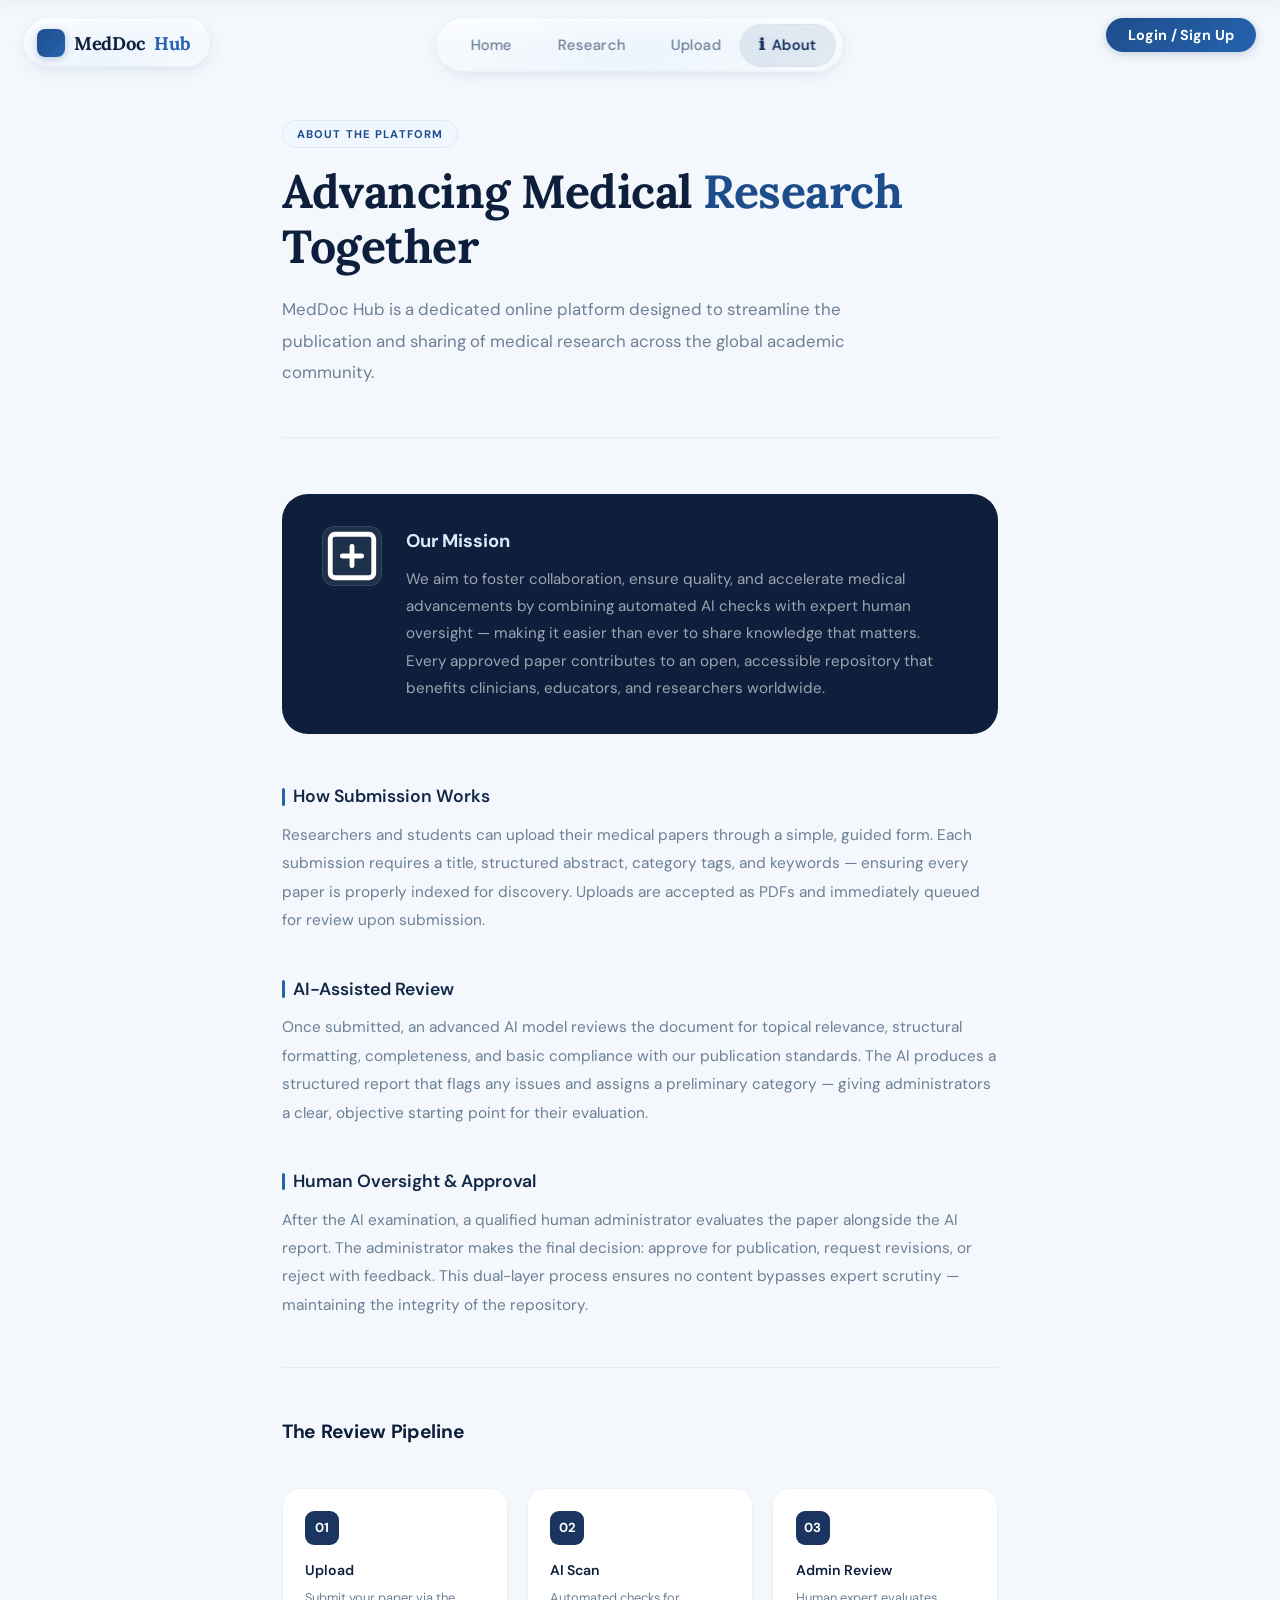
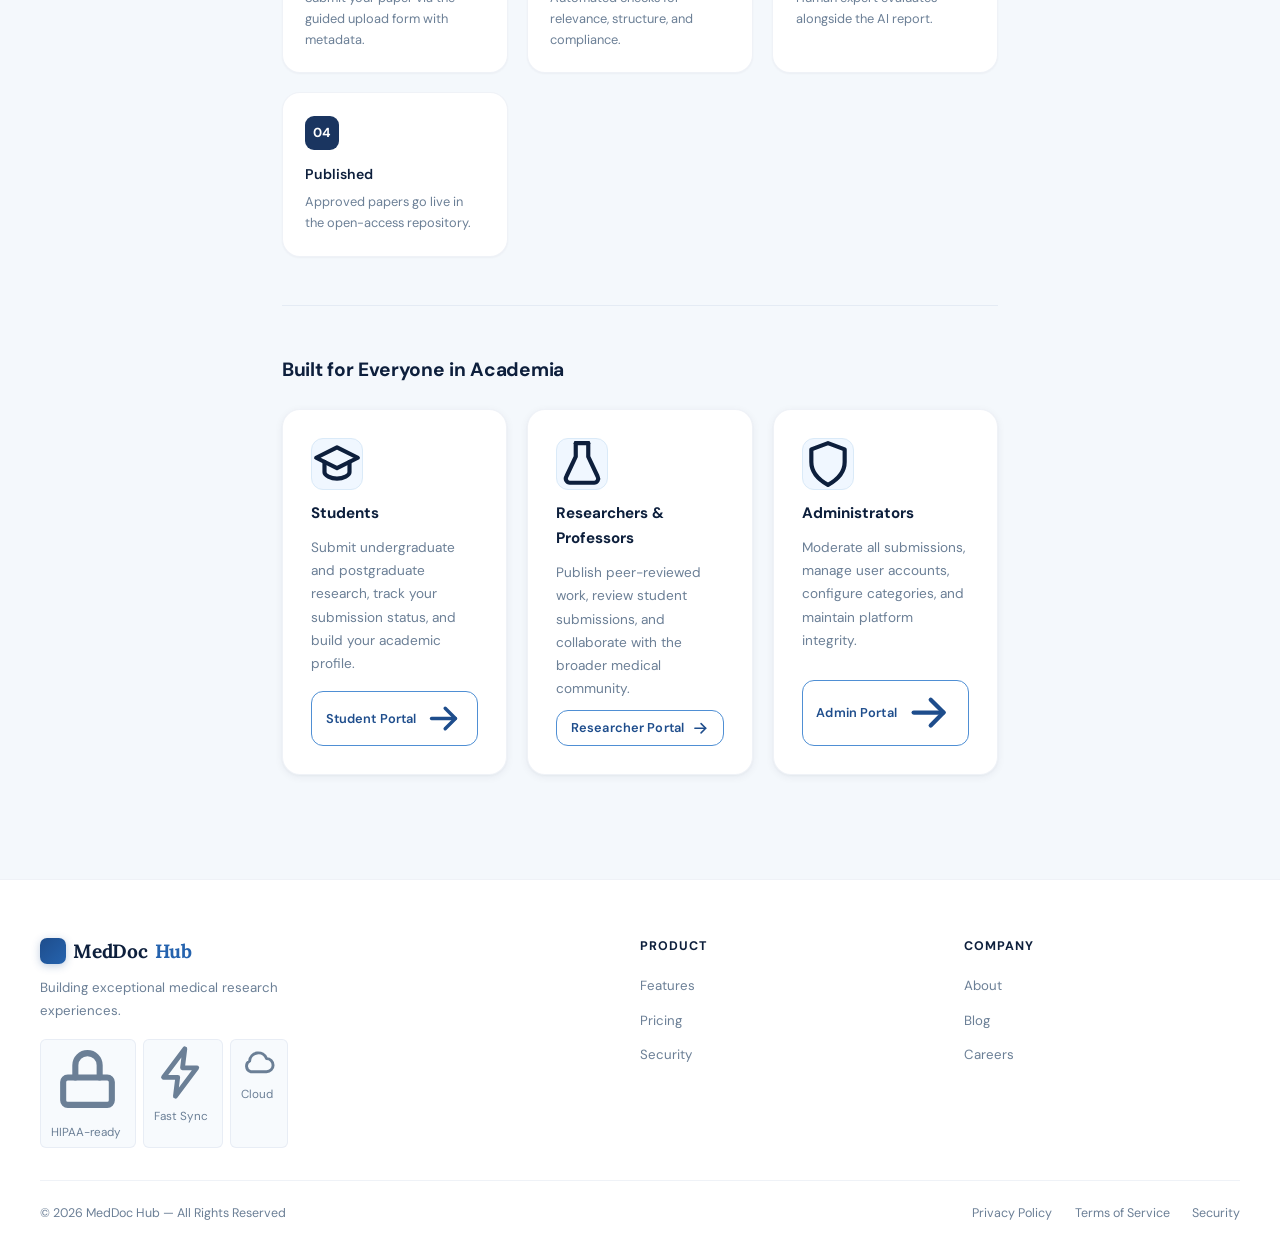
==== commit fe05b872: "Update about section" ====
--- a/about.html
+++ b/about.html
@@ -20,10 +20,10 @@
     <!-- ═══ PILL 2: Nav links — top centre ═══ -->
     <nav class="dock dock-nav-pill" id="site-dock" role="navigation" aria-label="Main navigation">
         <ul class="dock-nav">
-            <li><a href="index.html"><span class="nav-icon">🏠</span> Home</a></li>
-            <li><a href="research.html"><span class="nav-icon">🔬</span> Research</a></li>
-            <li><a href="upload.html"><span class="nav-icon">📤</span> Upload</a></li>
-            <li><a href="about.html" class="active"><span class="nav-icon">ℹ️</span> About</a></li>
+            <li><a href="index.html"><span class="nav-icon"><svg class="ic" viewBox="0 0 24 24" fill="none" stroke="currentColor" stroke-width="2" stroke-linecap="round" stroke-linejoin="round"><path d="M3 10.5 12 3l9 7.5"/><path d="M5 9.5V21h14V9.5"/></svg></span> Home</a></li>
+            <li><a href="research.html"><span class="nav-icon"><svg class="ic" viewBox="0 0 24 24" fill="none" stroke="currentColor" stroke-width="2" stroke-linecap="round" stroke-linejoin="round"><path d="M9 2v6.5L4.5 18a2 2 0 0 0 1.8 3h11.4a2 2 0 0 0 1.8-3L15 8.5V2"/><path d="M9 2h6"/></svg></span> Research</a></li>
+            <li><a href="upload.html"><span class="nav-icon"><svg class="ic" viewBox="0 0 24 24" fill="none" stroke="currentColor" stroke-width="2" stroke-linecap="round" stroke-linejoin="round"><path d="M12 16V4"/><path d="M6 10l6-6 6 6"/><path d="M4 18v2a2 2 0 0 0 2 2h12a2 2 0 0 0 2-2v-2"/></svg></span> Upload</a></li>
+            <li><a href="about.html" class="active"><span class="nav-icon">ℹ</span> About</a></li>
         </ul>
     </nav>
 
@@ -36,13 +36,13 @@
             <a href="#" id="dock-dash-btn"></a>
             <button class="btn btn-secondary" id="dock-logout-btn">Logout</button>
         </div>
-        <button class="dock-hamburger" id="dock-hamburger" aria-label="Open menu">☰</button>
+        <button class="dock-hamburger" id="dock-hamburger" aria-label="Open menu"><svg class="ic" viewBox="0 0 24 24" fill="none" stroke="currentColor" stroke-width="2" stroke-linecap="round" stroke-linejoin="round"><path d="M4 7h16M4 12h16M4 17h16"/></svg></button>
     </div>
     <div class="dock-mobile-menu" id="dock-mobile-menu">
-        <a href="index.html"><span>🏠</span> Home</a>
-        <a href="research.html"><span>🔬</span> Research</a>
-        <a href="upload.html"><span>📤</span> Upload</a>
-        <a href="about.html" class="active"><span>ℹ️</span> About</a>
+        <a href="index.html"><span><svg class="ic" viewBox="0 0 24 24" fill="none" stroke="currentColor" stroke-width="2" stroke-linecap="round" stroke-linejoin="round"><path d="M3 10.5 12 3l9 7.5"/><path d="M5 9.5V21h14V9.5"/></svg></span> Home</a>
+        <a href="research.html"><span><svg class="ic" viewBox="0 0 24 24" fill="none" stroke="currentColor" stroke-width="2" stroke-linecap="round" stroke-linejoin="round"><path d="M9 2v6.5L4.5 18a2 2 0 0 0 1.8 3h11.4a2 2 0 0 0 1.8-3L15 8.5V2"/><path d="M9 2h6"/></svg></span> Research</a>
+        <a href="upload.html"><span><svg class="ic" viewBox="0 0 24 24" fill="none" stroke="currentColor" stroke-width="2" stroke-linecap="round" stroke-linejoin="round"><path d="M12 16V4"/><path d="M6 10l6-6 6 6"/><path d="M4 18v2a2 2 0 0 0 2 2h12a2 2 0 0 0 2-2v-2"/></svg></span> Upload</a>
+        <a href="about.html" class="active"><span>ℹ</span> About</a>
     </div>
     <div class="nav-bg-bar" id="nav-bg-bar"></div>
 
@@ -61,7 +61,7 @@
 
         <!-- Mission statement card -->
         <div class="about-mission-card float-up">
-            <div class="about-mission-icon">🏥</div>
+            <div class="about-mission-icon"><svg class="ic" viewBox="0 0 24 24" fill="none" stroke="currentColor" stroke-width="2" stroke-linecap="round" stroke-linejoin="round"><rect x="3" y="3" width="18" height="18" rx="2"/><path d="M12 8v8M8 12h8"/></svg></div>
             <div>
                 <h2>Our Mission</h2>
                 <p>
@@ -142,25 +142,25 @@
             <h2 class="about-roles-heading">Built for Everyone in Academia</h2>
             <div class="about-roles-grid">
                 <div class="about-role-card">
-                    <div class="about-role-icon">🎓</div>
+                    <div class="about-role-icon"><svg class="ic" viewBox="0 0 24 24" fill="none" stroke="currentColor" stroke-width="2" stroke-linecap="round" stroke-linejoin="round"><path d="m2 9 10-5 10 5-10 5z"/><path d="M6 11v5c0 1.5 3 3 6 3s6-1.5 6-3v-5"/></svg></div>
                     <h3>Students</h3>
                     <p>Submit undergraduate and postgraduate research, track your submission status, and build your
                         academic profile.</p>
-                    <a href="student-dashboard.html" class="btn btn-outline btn-sm">Student Portal →</a>
+                    <a href="student-dashboard.html" class="btn btn-outline btn-sm">Student Portal <svg class="ic" viewBox="0 0 24 24" fill="none" stroke="currentColor" stroke-width="2" stroke-linecap="round" stroke-linejoin="round"><path d="M5 12h14"/><path d="m13 6 6 6-6 6"/></svg></a>
                 </div>
                 <div class="about-role-card">
-                    <div class="about-role-icon">🔬</div>
+                    <div class="about-role-icon"><svg class="ic" viewBox="0 0 24 24" fill="none" stroke="currentColor" stroke-width="2" stroke-linecap="round" stroke-linejoin="round"><path d="M9 2v6.5L4.5 18a2 2 0 0 0 1.8 3h11.4a2 2 0 0 0 1.8-3L15 8.5V2"/><path d="M9 2h6"/></svg></div>
                     <h3>Researchers & Professors</h3>
                     <p>Publish peer-reviewed work, review student submissions, and collaborate with the broader medical
                         community.</p>
-                    <a href="professor-dashboard.html" class="btn btn-outline btn-sm">Researcher Portal →</a>
+                    <a href="professor-dashboard.html" class="btn btn-outline btn-sm">Researcher Portal <svg class="ic" viewBox="0 0 24 24" fill="none" stroke="currentColor" stroke-width="2" stroke-linecap="round" stroke-linejoin="round"><path d="M5 12h14"/><path d="m13 6 6 6-6 6"/></svg></a>
                 </div>
                 <div class="about-role-card">
-                    <div class="about-role-icon">🛡️</div>
+                    <div class="about-role-icon"><svg class="ic" viewBox="0 0 24 24" fill="none" stroke="currentColor" stroke-width="2" stroke-linecap="round" stroke-linejoin="round"><path d="M12 2 4 5v6c0 5 3.5 8.5 8 11 4.5-2.5 8-6 8-11V5z"/></svg></div>
                     <h3>Administrators</h3>
                     <p>Moderate all submissions, manage user accounts, configure categories, and maintain platform
                         integrity.</p>
-                    <a href="admin.html" class="btn btn-outline btn-sm">Admin Portal →</a>
+                    <a href="admin.html" class="btn btn-outline btn-sm">Admin Portal <svg class="ic" viewBox="0 0 24 24" fill="none" stroke="currentColor" stroke-width="2" stroke-linecap="round" stroke-linejoin="round"><path d="M5 12h14"/><path d="m13 6 6 6-6 6"/></svg></a>
                 </div>
             </div>
         </div>
@@ -174,9 +174,9 @@
                 <a href="index.html" class="logo">MedDoc<span>Hub</span></a>
                 <p>Building exceptional medical research experiences.</p>
                 <div class="footer-brand-badges">
-                    <span class="footer-brand-badge">🔒 HIPAA-ready</span>
-                    <span class="footer-brand-badge">⚡ Fast Sync</span>
-                    <span class="footer-brand-badge">☁️ Cloud</span>
+                    <span class="footer-brand-badge"><svg class="ic" viewBox="0 0 24 24" fill="none" stroke="currentColor" stroke-width="2" stroke-linecap="round" stroke-linejoin="round"><rect x="4" y="11" width="16" height="9" rx="1.5"/><path d="M8 11V7a4 4 0 0 1 8 0v4"/></svg> HIPAA-ready</span>
+                    <span class="footer-brand-badge"><svg class="ic" viewBox="0 0 24 24" fill="none" stroke="currentColor" stroke-width="2" stroke-linecap="round" stroke-linejoin="round"><path d="M13 2 4 14h6l-1 8 9-12h-6z"/></svg> Fast Sync</span>
+                    <span class="footer-brand-badge"><svg class="ic" viewBox="0 0 24 24" fill="none" stroke="currentColor" stroke-width="2" stroke-linecap="round" stroke-linejoin="round"><path d="M17.5 19a4.5 4.5 0 0 0 0-9 6 6 0 0 0-11.6 1.7A4 4 0 0 0 6.5 19h11z"/></svg> Cloud</span>
                 </div>
             </div>
             <div class="footer-section">
@@ -222,22 +222,28 @@
                 </div>
                 <div class="role-picker">
                     <button class="role-card" data-role="student">
-                        <span class="role-card-icon">🎓</span>
+                        <span class="role-card-icon"><svg class="ic" viewBox="0 0 24 24" fill="none" stroke="currentColor" stroke-width="2" stroke-linecap="round" stroke-linejoin="round"><path d="m2 9 10-5 10 5-10 5z"/><path d="M6 11v5c0 1.5 3 3 6 3s6-1.5 6-3v-5"/></svg></span>
+                        <span class="role-card-body">
                         <span class="role-card-title">Student</span>
                         <span class="role-card-desc">Submit &amp; track research papers</span>
-                        <span class="role-card-arrow">→</span>
+                        </span>
+                        <span class="role-card-arrow"><svg class="ic" viewBox="0 0 24 24" fill="none" stroke="currentColor" stroke-width="2" stroke-linecap="round" stroke-linejoin="round"><path d="M5 12h14"/><path d="m13 6 6 6-6 6"/></svg></span>
                     </button>
                     <button class="role-card" data-role="researcher">
-                        <span class="role-card-icon">🔬</span>
+                        <span class="role-card-icon"><svg class="ic" viewBox="0 0 24 24" fill="none" stroke="currentColor" stroke-width="2" stroke-linecap="round" stroke-linejoin="round"><path d="M9 2v6.5L4.5 18a2 2 0 0 0 1.8 3h11.4a2 2 0 0 0 1.8-3L15 8.5V2"/><path d="M9 2h6"/></svg></span>
+                        <span class="role-card-body">
                         <span class="role-card-title">Researcher / Professor</span>
                         <span class="role-card-desc">Review &amp; publish medical research</span>
-                        <span class="role-card-arrow">→</span>
+                    </span>
+                        <span class="role-card-arrow"><svg class="ic" viewBox="0 0 24 24" fill="none" stroke="currentColor" stroke-width="2" stroke-linecap="round" stroke-linejoin="round"><path d="M5 12h14"/><path d="m13 6 6 6-6 6"/></svg></span>
                     </button>
                     <button class="role-card" data-role="admin">
-                        <span class="role-card-icon">🛡️</span>
+                        <span class="role-card-icon"><svg class="ic" viewBox="0 0 24 24" fill="none" stroke="currentColor" stroke-width="2" stroke-linecap="round" stroke-linejoin="round"><path d="M12 2 4 5v6c0 5 3.5 8.5 8 11 4.5-2.5 8-6 8-11V5z"/></svg></span>
+                        <span class="role-card-body">
                         <span class="role-card-title">Administrator</span>
                         <span class="role-card-desc">Manage users, approvals &amp; platform</span>
-                        <span class="role-card-arrow">→</span>
+                    </span>
+                        <span class="role-card-arrow"><svg class="ic" viewBox="0 0 24 24" fill="none" stroke="currentColor" stroke-width="2" stroke-linecap="round" stroke-linejoin="round"><path d="M5 12h14"/><path d="m13 6 6 6-6 6"/></svg></span>
                     </button>
                 </div>
             </div>
@@ -245,7 +251,7 @@
             <!-- Step 2: Login / Signup -->
             <div id="modal-step-form" class="modal-step" style="display:none;">
                 <div class="modal-step-header">
-                    <button class="modal-back-btn" id="modal-back">← Back</button>
+                    <button class="modal-back-btn" id="modal-back"><svg class="ic" viewBox="0 0 24 24" fill="none" stroke="currentColor" stroke-width="2" stroke-linecap="round" stroke-linejoin="round"><path d="M19 12H5"/><path d="m11 18-6-6 6-6"/></svg> Back</button>
                     <div class="modal-role-badge" id="modal-role-badge"></div>
                 </div>
                 <div class="auth-right">
@@ -346,9 +352,9 @@
             const forms = Array.from(modal.querySelectorAll('.auth-form'));
 
             const ROLE_META = {
-                student: { label: '🎓 Student', color: '#1e4080' },
-                researcher: { label: '🔬 Researcher / Professor', color: '#0f766e' },
-                admin: { label: '🛡️ Administrator', color: '#7c3aed' }
+                student: { label: '<svg class="ic" viewBox="0 0 24 24" fill="none" stroke="currentColor" stroke-width="2" stroke-linecap="round" stroke-linejoin="round"><path d="m2 9 10-5 10 5-10 5z"/><path d="M6 11v5c0 1.5 3 3 6 3s6-1.5 6-3v-5"/></svg> Student', color: '#1e4080' },
+                researcher: { label: '<svg class="ic" viewBox="0 0 24 24" fill="none" stroke="currentColor" stroke-width="2" stroke-linecap="round" stroke-linejoin="round"><path d="M9 2v6.5L4.5 18a2 2 0 0 0 1.8 3h11.4a2 2 0 0 0 1.8-3L15 8.5V2"/><path d="M9 2h6"/></svg> Researcher / Professor', color: '#0f766e' },
+                admin: { label: '<svg class="ic" viewBox="0 0 24 24" fill="none" stroke="currentColor" stroke-width="2" stroke-linecap="round" stroke-linejoin="round"><path d="M12 2 4 5v6c0 5 3.5 8.5 8 11 4.5-2.5 8-6 8-11V5z"/></svg> Administrator', color: '#7c3aed' }
             };
             let selectedRole = null;
 
@@ -383,7 +389,7 @@
                 card.addEventListener('click', () => {
                     selectedRole = card.dataset.role;
                     const meta = ROLE_META[selectedRole];
-                    roleBadge.textContent = meta.label;
+                    roleBadge.innerHTML = meta.label;
                     roleBadge.style.color = meta.color;
                     roleBadge.style.background = meta.color + '12';
                     roleBadge.style.borderColor = meta.color + '30';
@@ -459,7 +465,7 @@
                 el.id = id;
                 el.style.cssText = 'background:#fef2f2;border:1px solid #fecaca;border-left:3px solid #dc2626;border-radius:6px;padding:10px 14px;font-size:.84rem;color:#b91c1c;font-weight:500;display:flex;gap:8px;align-items:flex-start;margin-bottom:4px;';
             }
-            el.innerHTML = '<span>⚠️</span><span>' + msg + '</span>';
+            el.innerHTML = '<span><svg class="ic" viewBox="0 0 24 24" fill="none" stroke="currentColor" stroke-width="2" stroke-linecap="round" stroke-linejoin="round"><path d="M10.3 3.9 1.8 18a2 2 0 0 0 1.7 3h17a2 2 0 0 0 1.7-3L13.7 3.9a2 2 0 0 0-3.4 0z"/><path d="M12 9v4"/><path d="M12 17h.01"/></svg></span><span>' + msg + '</span>';
             el.style.display = 'flex';
             form.insertBefore(el, form.querySelector('button[type=submit]'));
         }
@@ -738,4 +744,4 @@
 
 </body>
 
-</html>+</html>
